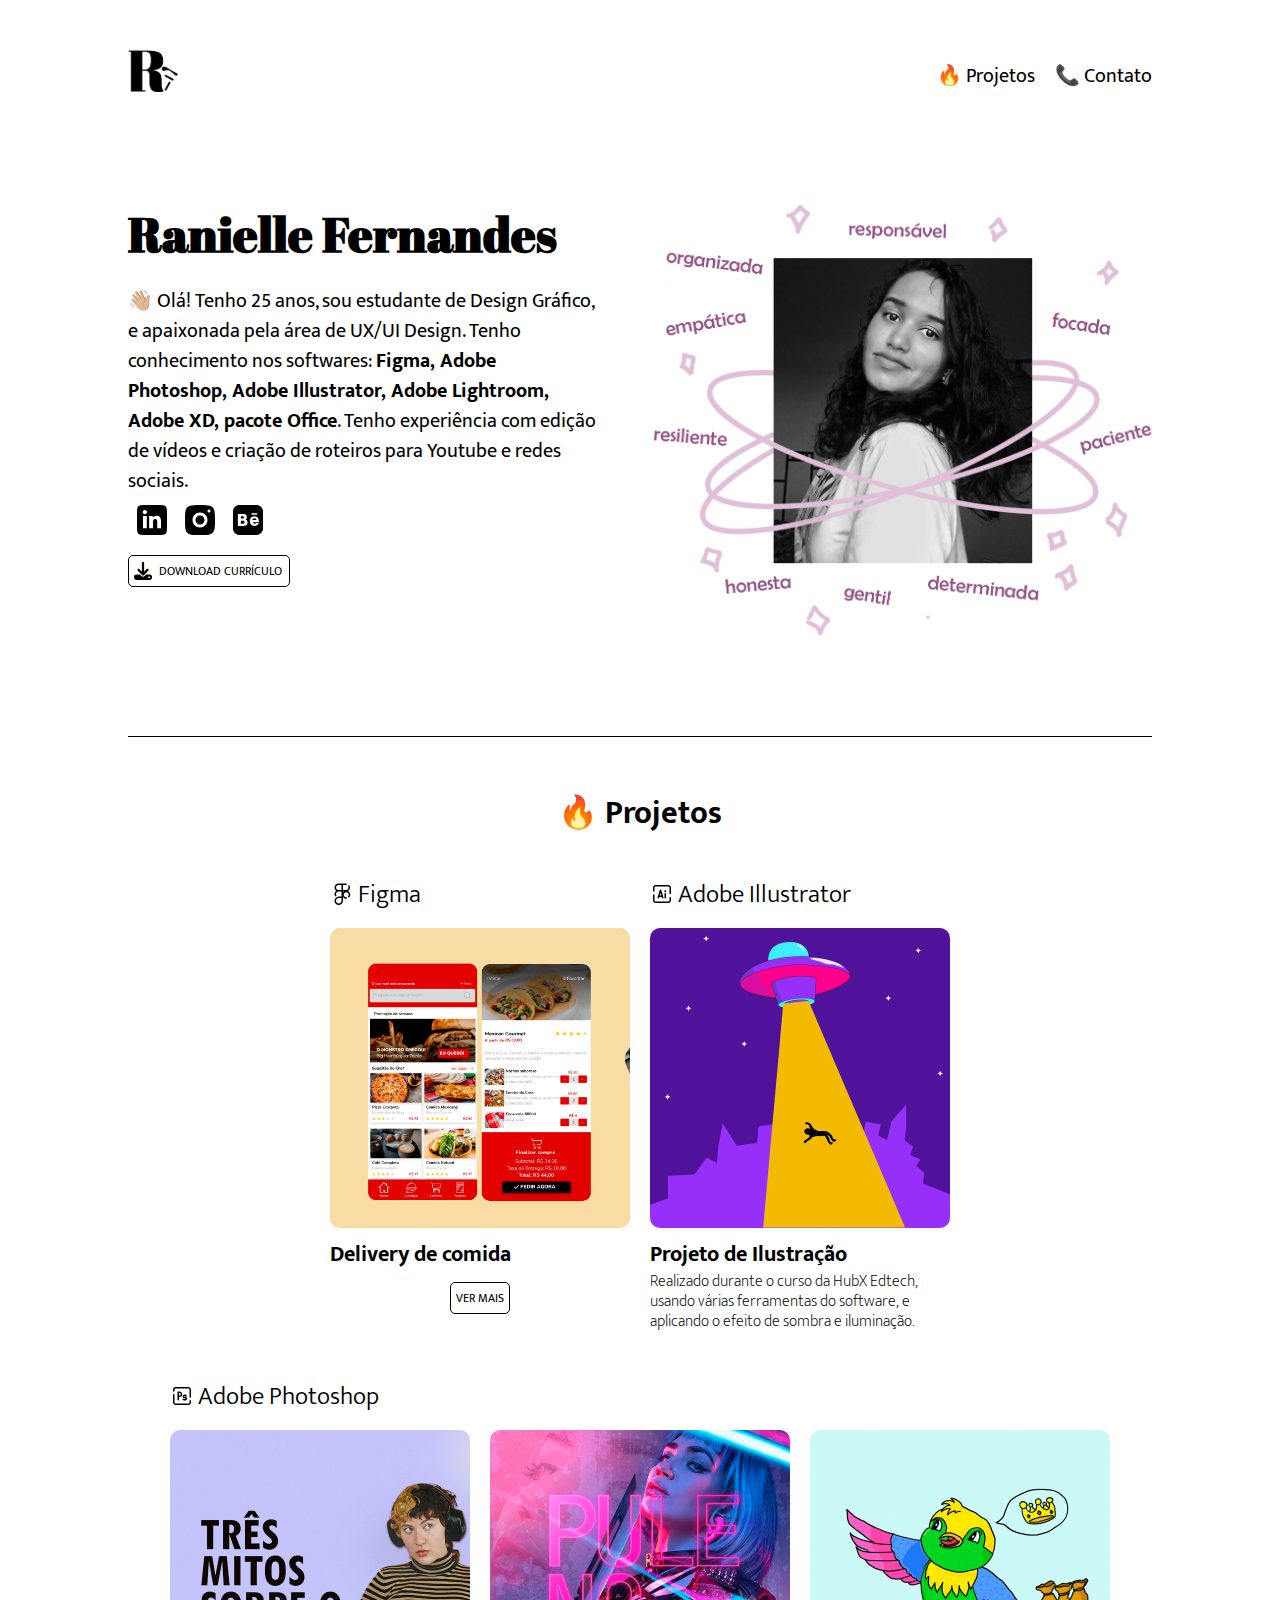
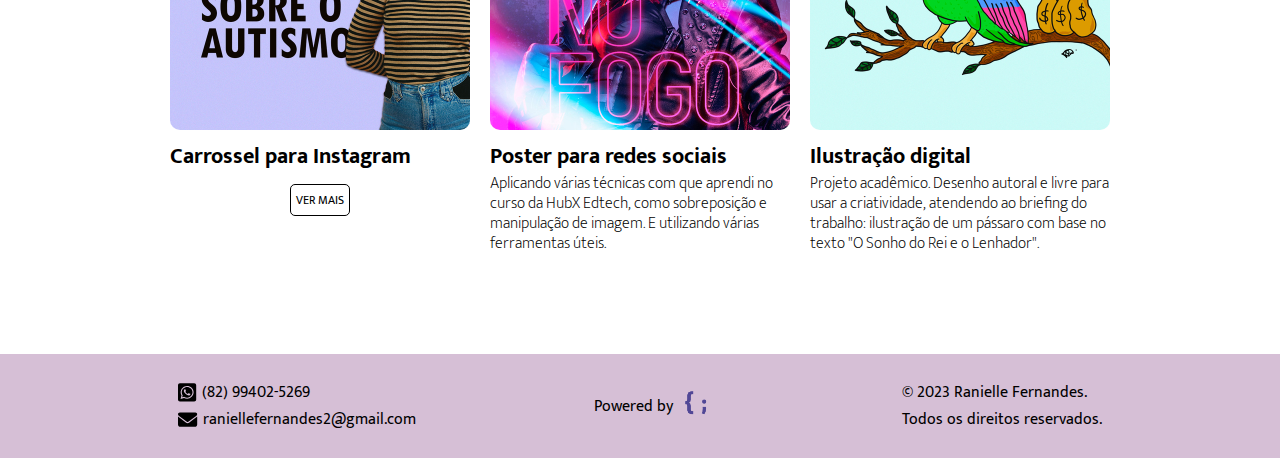
==== index.html @ a6b59136 "criados paginas para alguns projetos" ====
<!DOCTYPE html>
<html lang="pt-br">

<head>
    <meta charset="UTF-8">
    <meta name="viewport" content="width=device-width, initial-scale=1.0">

    <link rel="preconnect" href="https://fonts.googleapis.com">
    <link rel="preconnect" href="https://fonts.gstatic.com" crossorigin>
    <link href="https://fonts.googleapis.com/css2?family=Abril+Fatface&family=Mukta:wght@200;300;500&display=swap"
        rel="stylesheet">
    <link rel="stylesheet" href="./src/css/style.css">

    <title>Ranielle Fernandes</title>
</head>

<body>
    <div class="container">
        <header>
            <nav class="navigation">
                <a href="./index.html">
                    <img src="./src/assets/logo.png" alt="">
                </a>
                <ul>
                    <li>
                        <a href="#projects">
                            🔥 Projetos
                        </a>
                    </li>
                    <li>
                        <a href="#contact">
                            📞 Contato
                        </a>
                    </li>
                </ul>
            </nav>
        </header>
        <main>
            <section class="hero">
                <div class="about">
                    <h1>Ranielle Fernandes</h1>
                    <p>
                        👋🏼 Olá! Tenho 25 anos, sou estudante de Design Gráfico, e apaixonada pela área de UX/UI
                        Design.
                        Tenho conhecimento nos softwares: <strong>Figma, Adobe Photoshop, Adobe Illustrator, Adobe
                            Lightroom,
                            Adobe XD, pacote Office</strong>. Tenho experiência com edição de vídeos e criação de
                        roteiros para
                        Youtube e redes sociais.
                    </p>
                    <ul class="social">
                        <li>
                            <a href="https://www.linkedin.com/in/ranielle-fernandes-558378174/" target="_blank">
                                <svg xmlns="http://www.w3.org/2000/svg" x="0px" y="0px" width="48" height="48"
                                    viewBox="0 0 64 64">
                                    <path
                                        d="M40.227,12C51.145,12,52,12.854,52,23.773v16.453C52,51.145,51.145,52,40.227,52H23.773C12.855,52,12,51.145,12,40.227	V23.773C12,12.854,12.855,12,23.773,12H40.227z M25.029,43V26.728h-5.057V43H25.029z M22.501,24.401	c1.625,0,2.947-1.322,2.947-2.949c0-1.625-1.322-2.947-2.947-2.947c-1.629,0-2.949,1.32-2.949,2.947S20.87,24.401,22.501,24.401z M44,43v-8.925c0-4.382-0.946-7.752-6.067-7.752c-2.46,0-4.109,1.349-4.785,2.628H33.08v-2.223h-4.851V43h5.054v-8.05	c0-2.122,0.405-4.178,3.036-4.178c2.594,0,2.628,2.427,2.628,4.315V43H44z">
                                    </path>
                                </svg>
                            </a>
                        </li>
                        <li>
                            <a href="https://www.instagram.com/raniellefernandes_/" target="_blank">
                                <svg xmlns="http://www.w3.org/2000/svg" x="0px" y="0px" width="48" height="48"
                                    viewBox="0 0 64 64">
                                    <path
                                        d="M 31.820312 12 C 13.438312 12 12 13.439312 12 31.820312 L 12 32.179688 C 12 50.560688 13.438313 52 31.820312 52 L 32.179688 52 C 50.561688 52 52 50.560688 52 32.179688 L 52 32 C 52 13.452 50.548 12 32 12 L 31.820312 12 z M 43.994141 18 C 45.099141 17.997 45.997 18.889141 46 19.994141 C 46.003 21.099141 45.110859 21.997 44.005859 22 C 42.900859 22.003 42.003 21.110859 42 20.005859 C 41.997 18.900859 42.889141 18.003 43.994141 18 z M 31.976562 22 C 37.498562 21.987 41.987 26.454563 42 31.976562 C 42.013 37.498562 37.545437 41.987 32.023438 42 C 26.501437 42.013 22.013 37.545437 22 32.023438 C 21.987 26.501437 26.454563 22.013 31.976562 22 z M 31.986328 26 C 28.672328 26.008 25.992 28.701625 26 32.015625 C 26.008 35.328625 28.700672 38.008 32.013672 38 C 35.327672 37.992 38.008 35.299328 38 31.986328 C 37.992 28.672328 35.299328 25.992 31.986328 26 z">
                                    </path>
                                </svg>
                            </a>
                        </li>
                        <li>
                            <a href="https://www.behance.net/a00a7235" target="_blank">
                                <svg xmlns="http://www.w3.org/2000/svg" x="0px" y="0px" width="48" height="48"
                                    viewBox="0 0 64 64">
                                    <path fill="#060000" fill-rule="evenodd"
                                        d="M25.418,33c0.636,0,2.037,0.245,2.037,2.065	c0,1.818-1.783,1.916-2.037,1.916h-2.93V33H25.418z"
                                        clip-rule="evenodd"></path>
                                    <path fill="#060000" fill-rule="evenodd"
                                        d="M26.654,28.434c0,1.339-1.19,1.565-1.547,1.565h-2.619v-3h2.381	C25.106,26.999,26.654,27.094,26.654,28.434z"
                                        clip-rule="evenodd"></path>
                                    <path fill="#060000" fill-rule="evenodd"
                                        d="M40.573,29.6c0.925,0.016,1.437,0.232,1.859,0.619	c0.423,0.387,0.676,1.006,0.761,1.781h-5.408C37.75,30.75,39.246,29.577,40.573,29.6z"
                                        clip-rule="evenodd"></path>
                                    <path fill="#060000" fill-rule="evenodd"
                                        d="M43.442,12C48.168,12,52,15.832,52,20.558v22.883	C52,48.168,48.168,52,43.442,52H20.558C15.832,52,12,48.168,12,43.442V20.558C12,15.832,15.832,12,20.558,12H43.442z M37.487,22.999	c-0.553,0-1,0.448-1,1s0.447,1,1,1h6c0.553,0,1-0.448,1-1s-0.447-1-1-1H37.487z M26.098,40c0.634-0.001,5.39-0.19,5.39-4.574	c0-2.829-1.744-3.755-2.695-4.081c0.633-0.326,1.695-1.148,1.695-3.346c0-4.134-3.915-4-4.707-4h-7.293V40H26.098z M46.488,34.999	c0.125-3.5-0.625-8-6-8c-1.521,0-6,0.693-6,6.5c0,5.373,4.141,6.5,6.169,6.5c3.075,0,5.104-2.131,5.667-3.999h-3.182	c-0.454,0.493-1.151,0.981-2.141,0.981c-2,0-2.512-1.982-2.512-1.982h5.321c0,0,0,0.001,0,0.001h2.68	C46.488,35,46.488,34.999,46.488,34.999z"
                                        clip-rule="evenodd"></path>
                                </svg>
                            </a>
                        </li>
                    </ul>
                    <a class="btn curriculum" href="./src/assets/curriculo-ranielle-fernandes.pdf" target="_blank">
                        <svg xmlns="http://www.w3.org/2000/svg" height="1.5em"
                            viewBox="0 0 512 512"><!--! Font Awesome Free 6.4.0 by @fontawesome - https://fontawesome.com License - https://fontawesome.com/license (Commercial License) Copyright 2023 Fonticons, Inc. -->
                            <style>
                                svg {
                                    fill: #000000
                                }
                            </style>
                            <path
                                d="M288 32c0-17.7-14.3-32-32-32s-32 14.3-32 32V274.7l-73.4-73.4c-12.5-12.5-32.8-12.5-45.3 0s-12.5 32.8 0 45.3l128 128c12.5 12.5 32.8 12.5 45.3 0l128-128c12.5-12.5 12.5-32.8 0-45.3s-32.8-12.5-45.3 0L288 274.7V32zM64 352c-35.3 0-64 28.7-64 64v32c0 35.3 28.7 64 64 64H448c35.3 0 64-28.7 64-64V416c0-35.3-28.7-64-64-64H346.5l-45.3 45.3c-25 25-65.5 25-90.5 0L165.5 352H64zm368 56a24 24 0 1 1 0 48 24 24 0 1 1 0-48z" />
                        </svg>
                        Download Currículo
                    </a>
                </div>
                <img src="./src/assets/image-perfil.png" alt="">
            </section>
            <div class="line"></div>
            <h2 class="section-title">🔥 Projetos</h2>
            <section id="projects">
                <div class="content">
                    <div class="card">
                        <h3>
                            <svg xmlns="http://www.w3.org/2000/svg" x="0px" y="0px" width="24" height="48"
                                viewBox="0 0 48 48">
                                <path
                                    d="M 17 3 C 12.599415 3 9 6.599415 9 11 C 9 13.744345 10.486365 16.057521 12.607422 17.5 C 10.486365 18.942479 9 21.255655 9 24 C 9 25.473215 9.4029703 26.865361 10.103516 28.054688 A 1.50015 1.50015 0 1 0 12.6875 26.533203 C 12.250045 25.790529 12 24.930785 12 24 C 12 21.220585 14.220585 19 17 19 L 23 19 L 23 29 L 17.5 29 L 17 29 A 1.50015 1.50015 0 0 0 16.103516 29.283203 C 12.112612 29.976713 9 33.317974 9 37.5 C 9 42.176657 12.823343 46 17.5 46 C 22.176657 46 26 42.176657 26 37.5 L 26 30.5 L 26 29.892578 C 27.442479 32.013635 29.755655 33.5 32.5 33.5 A 1.50015 1.50015 0 1 0 32.5 30.5 C 29.720585 30.5 27.5 28.279415 27.5 25.5 C 27.5 22.720585 29.720585 20.5 32.5 20.5 C 35.279415 20.5 37.5 22.720585 37.5 25.5 C 37.5 26.708662 37.079269 27.799549 36.373047 28.662109 A 1.50015 1.50015 0 1 0 38.693359 30.5625 C 39.821138 29.185061 40.5 27.413338 40.5 25.5 C 40.5 22.159425 38.418465 19.300522 35.494141 18.107422 C 38.13333 16.796439 40 14.133067 40 11 C 40 9.6054095 39.639139 8.2825365 39.005859 7.1367188 A 1.50015 1.50015 0 1 0 36.380859 8.5878906 C 36.775579 9.3020729 37 10.118591 37 11 C 37 13.779415 34.779415 16 32 16 L 26 16 L 26 6 L 32 6 A 1.50015 1.50015 0 1 0 32 3 L 24.5 3 L 17 3 z M 17 6 L 23 6 L 23 16 L 17 16 C 14.220585 16 12 13.779415 12 11 C 12 8.220585 14.220585 6 17 6 z M 26 19 L 28.107422 19 C 27.266444 19.571929 26.571929 20.266444 26 21.107422 L 26 19 z M 17.5 32 L 23 32 L 23 37.5 C 23 40.555343 20.555343 43 17.5 43 C 14.444657 43 12 40.555343 12 37.5 C 12 34.444657 14.444657 32 17.5 32 z">
                                </path>
                            </svg>
                            Figma
                        </h3>
                        <img src="./src/assets/project-1.png" alt="">
                        <h4>
                            Delivery de comida
                        </h4>
                        <a class="btn principal" href="/project-1.html">Ver mais</a>
                    </div>
                    <div class="card">
                        <h3>
                            <svg xmlns="http://www.w3.org/2000/svg" x="0px" y="0px" width="24" height="48"
                                viewBox="0 0 48 48">
                                <path
                                    d="M 11.5 6 C 8.4802259 6 6 8.4802259 6 11.5 L 6 18.064453 A 1.50015 1.50015 0 1 0 9 18.064453 L 9 11.5 C 9 10.101774 10.101774 9 11.5 9 L 36.5 9 C 37.898226 9 39 10.101774 39 11.5 L 39 22.830078 A 1.50015 1.50015 0 1 0 42 22.830078 L 42 11.5 C 42 8.4802259 39.519774 6 36.5 6 L 11.5 6 z M 20.96875 15 A 1.50015 1.50015 0 0 0 19.5625 16.068359 L 15.0625 31.068359 A 1.5009065 1.5009065 0 1 0 17.9375 31.931641 L 18.517578 30 L 23.482422 30 L 24.0625 31.931641 A 1.5009065 1.5009065 0 1 0 26.9375 31.068359 L 22.4375 16.068359 A 1.50015 1.50015 0 0 0 20.96875 15 z M 30.5 16.5 A 2 2 0 0 0 30.5 20.5 A 2 2 0 0 0 30.5 16.5 z M 21 21.722656 L 22.582031 27 L 19.417969 27 L 21 21.722656 z M 30.476562 21.978516 A 1.50015 1.50015 0 0 0 29 23.5 L 29 31.5 A 1.50015 1.50015 0 1 0 32 31.5 L 32 23.5 A 1.50015 1.50015 0 0 0 30.476562 21.978516 z M 7.4765625 24.478516 A 1.50015 1.50015 0 0 0 6 26 L 6 36.5 C 6 39.519774 8.4802259 42 11.5 42 L 36.5 42 C 39.519774 42 42 39.519774 42 36.5 L 42 31.5 A 1.50015 1.50015 0 1 0 39 31.5 L 39 36.5 C 39 37.898226 37.898226 39 36.5 39 L 11.5 39 C 10.101774 39 9 37.898226 9 36.5 L 9 26 A 1.50015 1.50015 0 0 0 7.4765625 24.478516 z">
                                </path>
                            </svg>
                            Adobe Illustrator
                        </h3>
                        <img src="./src/assets/project-2.jpg" alt="">
                        <h4>
                            Projeto de Ilustração
                        </h4>
                        <p>
                            Realizado durante o curso da HubX Edtech, usando várias ferramentas do software, e aplicando
                            o efeito de sombra e iluminação.
                        </p>
                    </div>
                </div>
                <div class="content photoshop">
                    <div class="card">
                        <h3>
                            <svg xmlns="http://www.w3.org/2000/svg" x="0px" y="0px" width="24" height="48"
                                viewBox="0 0 48 48">
                                <path
                                    d="M 11.5 6 C 8.4802259 6 6 8.4802259 6 11.5 L 6 14.064453 A 1.50015 1.50015 0 1 0 9 14.064453 L 9 11.5 C 9 10.101774 10.101774 9 11.5 9 L 36.5 9 C 37.898226 9 39 10.101774 39 11.5 L 39 26.064453 A 1.50015 1.50015 0 1 0 42 26.064453 L 42 11.5 C 42 8.4802259 39.519774 6 36.5 6 L 11.5 6 z M 16.5 15 A 1.50015 1.50015 0 0 0 15 16.5 L 15 31.5 A 1.50015 1.50015 0 1 0 18 31.5 L 18 26 L 19 26 C 22.019774 26 24.5 23.519774 24.5 20.5 C 24.5 17.480226 22.019774 15 19 15 L 16.5 15 z M 18 18 L 19 18 C 20.398226 18 21.5 19.101774 21.5 20.5 C 21.5 21.898226 20.398226 23 19 23 L 18 23 L 18 18 z M 7.4765625 20.117188 A 1.50015 1.50015 0 0 0 6 21.638672 L 6 36.5 C 6 39.519774 8.4802259 42 11.5 42 L 36.5 42 C 39.519774 42 42 39.519774 42 36.5 L 42 33.382812 A 1.50015 1.50015 0 1 0 39 33.382812 L 39 36.5 C 39 37.898226 37.898226 39 36.5 39 L 11.5 39 C 10.101774 39 9 37.898226 9 36.5 L 9 21.638672 A 1.50015 1.50015 0 0 0 7.4765625 20.117188 z M 29.050781 21 C 26.997644 21 25.300781 22.696863 25.300781 24.75 C 25.300781 26.803137 26.997644 28.5 29.050781 28.5 L 30.25 28.5 C 30.682863 28.5 31 28.817137 31 29.25 C 31 29.682863 30.682863 30 30.25 30 L 28.099609 30 C 27.965151 30 27.859195 29.95371 27.769531 29.875 C 27.751901 29.85954 27.734366 29.844018 27.722656 29.830078 A 1.50015 1.50015 0 1 0 25.425781 31.757812 C 25.540068 31.893868 25.662647 32.018317 25.791016 32.130859 C 26.405347 32.670147 27.222068 33 28.099609 33 L 30.25 33 C 32.303137 33 34 31.303137 34 29.25 C 34 27.196863 32.303137 25.5 30.25 25.5 L 29.050781 25.5 C 28.617918 25.5 28.300781 25.182863 28.300781 24.75 C 28.300781 24.317137 28.617918 24 29.050781 24 L 30.400391 24 C 30.627365 24 30.797197 24.136679 30.867188 24.320312 A 1.50015 1.50015 0 1 0 33.669922 23.251953 C 33.165912 21.929587 31.879416 21 30.400391 21 L 29.050781 21 z">
                                </path>
                            </svg>
                            Adobe Photoshop
                        </h3>
                        <img src="./src/assets/project-3.jpg" alt="">
                        <h4>
                            Carrossel para Instagram
                        </h4>
                        <a class="btn principal" href="/project-2.html">Ver mais</a>
                    </div>
                    <div class="card">
                        <img src="./src/assets/project-4.jpg" alt="">
                        <h4>
                            Poster para redes sociais
                        </h4>
                        <p>Aplicando várias técnicas com que aprendi no curso da HubX Edtech, como sobreposição e
                            manipulação de imagem. E utilizando várias ferramentas úteis.</p>
                    </div>
                    <div class="card">
                        <img src="./src/assets/project-5.jpg" alt="">
                        <h4>
                            Ilustração digital
                        </h4>
                        <p>
                            Projeto acadêmico. Desenho autoral e livre para usar a criatividade, atendendo ao briefing
                            do trabalho: ilustração de um pássaro com base no texto "O Sonho do Rei e o Lenhador".
                        </p>
                    </div>
                </div>
                <!-- <div class="content">
                    <div class="card">
                    </div>
                    <div class="card">
                    </div>
                </div> -->
            </section>
        </main>
    </div>
    <footer>
        <div id="contact">
            <div class="contact-content">
                <svg xmlns="http://www.w3.org/2000/svg" height="1.3em"
                    viewBox="0 0 448 512"><!--! Font Awesome Free 6.4.0 by @fontawesome - https://fontawesome.com License - https://fontawesome.com/license (Commercial License) Copyright 2023 Fonticons, Inc. -->
                    <style>
                        svg {
                            fill: #000000
                        }
                    </style>
                    <path
                        d="M224 122.8c-72.7 0-131.8 59.1-131.9 131.8 0 24.9 7 49.2 20.2 70.1l3.1 5-13.3 48.6 49.9-13.1 4.8 2.9c20.2 12 43.4 18.4 67.1 18.4h.1c72.6 0 133.3-59.1 133.3-131.8 0-35.2-15.2-68.3-40.1-93.2-25-25-58-38.7-93.2-38.7zm77.5 188.4c-3.3 9.3-19.1 17.7-26.7 18.8-12.6 1.9-22.4.9-47.5-9.9-39.7-17.2-65.7-57.2-67.7-59.8-2-2.6-16.2-21.5-16.2-41s10.2-29.1 13.9-33.1c3.6-4 7.9-5 10.6-5 2.6 0 5.3 0 7.6.1 2.4.1 5.7-.9 8.9 6.8 3.3 7.9 11.2 27.4 12.2 29.4s1.7 4.3.3 6.9c-7.6 15.2-15.7 14.6-11.6 21.6 15.3 26.3 30.6 35.4 53.9 47.1 4 2 6.3 1.7 8.6-1 2.3-2.6 9.9-11.6 12.5-15.5 2.6-4 5.3-3.3 8.9-2 3.6 1.3 23.1 10.9 27.1 12.9s6.6 3 7.6 4.6c.9 1.9.9 9.9-2.4 19.1zM400 32H48C21.5 32 0 53.5 0 80v352c0 26.5 21.5 48 48 48h352c26.5 0 48-21.5 48-48V80c0-26.5-21.5-48-48-48zM223.9 413.2c-26.6 0-52.7-6.7-75.8-19.3L64 416l22.5-82.2c-13.9-24-21.2-51.3-21.2-79.3C65.4 167.1 136.5 96 223.9 96c42.4 0 82.2 16.5 112.2 46.5 29.9 30 47.9 69.8 47.9 112.2 0 87.4-72.7 158.5-160.1 158.5z" />
                </svg>
                <p>
                    (82) 99402-5269
                </p>
            </div>
            <div class="contact-content">
                <svg xmlns="http://www.w3.org/2000/svg" height="1.2em"
                    viewBox="0 0 512 512"><!--! Font Awesome Free 6.4.0 by @fontawesome - https://fontawesome.com License - https://fontawesome.com/license (Commercial License) Copyright 2023 Fonticons, Inc. -->
                    <style>
                        svg {
                            fill: #000000
                        }
                    </style>
                    <path
                        d="M48 64C21.5 64 0 85.5 0 112c0 15.1 7.1 29.3 19.2 38.4L236.8 313.6c11.4 8.5 27 8.5 38.4 0L492.8 150.4c12.1-9.1 19.2-23.3 19.2-38.4c0-26.5-21.5-48-48-48H48zM0 176V384c0 35.3 28.7 64 64 64H448c35.3 0 64-28.7 64-64V176L294.4 339.2c-22.8 17.1-54 17.1-76.8 0L0 176z" />
                </svg>
                <p>
                    raniellefernandes2@gmail.com
                </p>
            </div>
        </div>
        <div class="powered-by">
            <p>Powered by</p>
            <a href="https://jonatha-fernandes.vercel.app/" target="_blank">
                <img src="./src/assets/logo-2.png" alt="">
            </a>
        </div>
        <p>
            &copy; 2023 Ranielle Fernandes.
            <br>
            Todos os direitos reservados.
        </p>
    </footer>
</body>

</html>
---- src/css/style.css ----
* {
    margin: 0;
    padding: 0;
    box-sizing: border-box;
}

html {
    scroll-behavior: smooth;
}

body {
    font-family: 'Mukta', sans-serif;
}

a {
    color: #000;
    text-decoration: none;
}

.line {
    background-color: #000;

    height: 1px;
}

.container {
    margin: 50px 10vw 50px 10vw;
}

ul {
    display: flex;
    gap: 20px;

    list-style: none;
    font-size: 1.25rem;
}

header .navigation {
    display: flex;
    justify-content: space-between;
    align-items: center;
    margin-bottom: 100px;
}

header img {
    width: 50px;
}

main .hero {
    display: flex;
    justify-content: center;
    margin-bottom: 100px;
}

main .about h1 {
    font-size: 3rem;
    font-family: 'Abril Fatface';

    margin-bottom: 20px;
}

main .about p {
    line-height: 30px;
    font-size: 1.25rem;

    width: 90%;
}

.social {
    display: flex;
    gap: 0;
}

.social svg {
    cursor: pointer;

    transition: 100ms;
}

.social svg:hover {
    /* -webkit-transform: scale(1.1);
    transform: scale(1.1); */
    background-color: #c2c2c2;
}

.btn {
    display: flex;
    align-items: center;
    gap: 7px;
    padding: 5px;
    width: 20.3%;
    background: none;
    border: 1px solid #000;
    border-radius: 5px;
    cursor: pointer;
    font-family: 'Mukta', sans-serif;
    font-size: 0.75rem;
    text-transform: uppercase;
    transition: 100ms;
}

.curriculum {
    width: 10.1rem;
}

.principal {
    margin: 10px auto 38px auto;
}

.btn:hover {
    background-color: #c2c2c2;
}

main .hero img {
    border-radius: 5px;

    width: 500px;
}

.section-title {
    font-size: 2rem;
    text-align: center;

    margin-top: 50px;
}

#projects {
    display: flex;
    flex-direction: column;
    align-items: center;
    gap: 20px;
    margin-top: 30px;
}

#projects .content {
    display: flex;
    justify-content: center;
    flex-wrap: wrap;
    gap: 20px;
}

.photoshop {
    align-items: end;
}

#projects .card {
    width: 300px;
}

#projects .card h3 {
    display: flex;
    align-items: center;
    gap: 4px;

    font-size: 1.55rem;
    font-weight: 300;

    margin-bottom: 10px;
}

#projects .card img {
    border-radius: 10px;

    width: 300px;
}

#projects .card h4 {
    font-size: 1.35rem;
}

#projects .card p {
    font-weight: 200;
    line-height: 20px;
}

footer {
    background-color: #D6BFD6;

    display: flex;
    justify-content: space-evenly;
    align-items: center;
    margin-top: 100px;
    padding: 20px 0;
}

.contact-content {
    display: flex;
    align-items: center;
    gap: 5px;
}

.powered-by {
    display: flex;
    align-items: center;
}

.powered-by img {
    width: 50px;
}

/* Project */

.project {
    display: flex;
    flex-direction: column;
    align-items: center;
    gap: 8px;
}

.project .title {
    text-align: center;

    width: 50%;
}

.project .title h2 {
    font-size: 2rem;
}

.project .title p {
    font-size: 1.25rem;
    font-weight: 300;
}

.tags {
    display: flex;
    gap: 5px;
}

.tags span {
    border: 1px solid #c9a5c9;
    border-radius: 20px;
    color: #c9a5c9;
    font-size: 0.85rem;

    padding: 5px;
}

.project .images {
    display: flex;
    justify-content: center;
    flex-wrap: wrap;
    gap: 20px;
    margin-top: 30px;
}

.project .images img {
    border-radius: 10px;

    width: 500px;
}

#border-details {
    border: 1px solid #000;
}

@media(max-width: 1215px) {
    main .hero {
        flex-direction: column;
        align-items: center;
    }

    main .about p {
        width: 100%;
    }
}

@media (max-width: 885px) {
    main .hero {
        gap: 20px;
    }

    main .hero img {
        width: 450px;
    }
}

@media (max-width: 774px) {
    footer {
        flex-direction: column;
        text-align: center;
    }

    .project .images img {
        width: 430px;
    }

    .principal {
        margin-bottom: 0;
    }
}

@media (max-width: 470px) {
    header .navigation {
        flex-direction: column;
        align-items: center;
        gap: 20px;
    }

    main .hero img {
        width: 90vw;
    }

    .project .images img {
        width: 290px;
    }

    .project .title {
        width: 90%;
    }
}
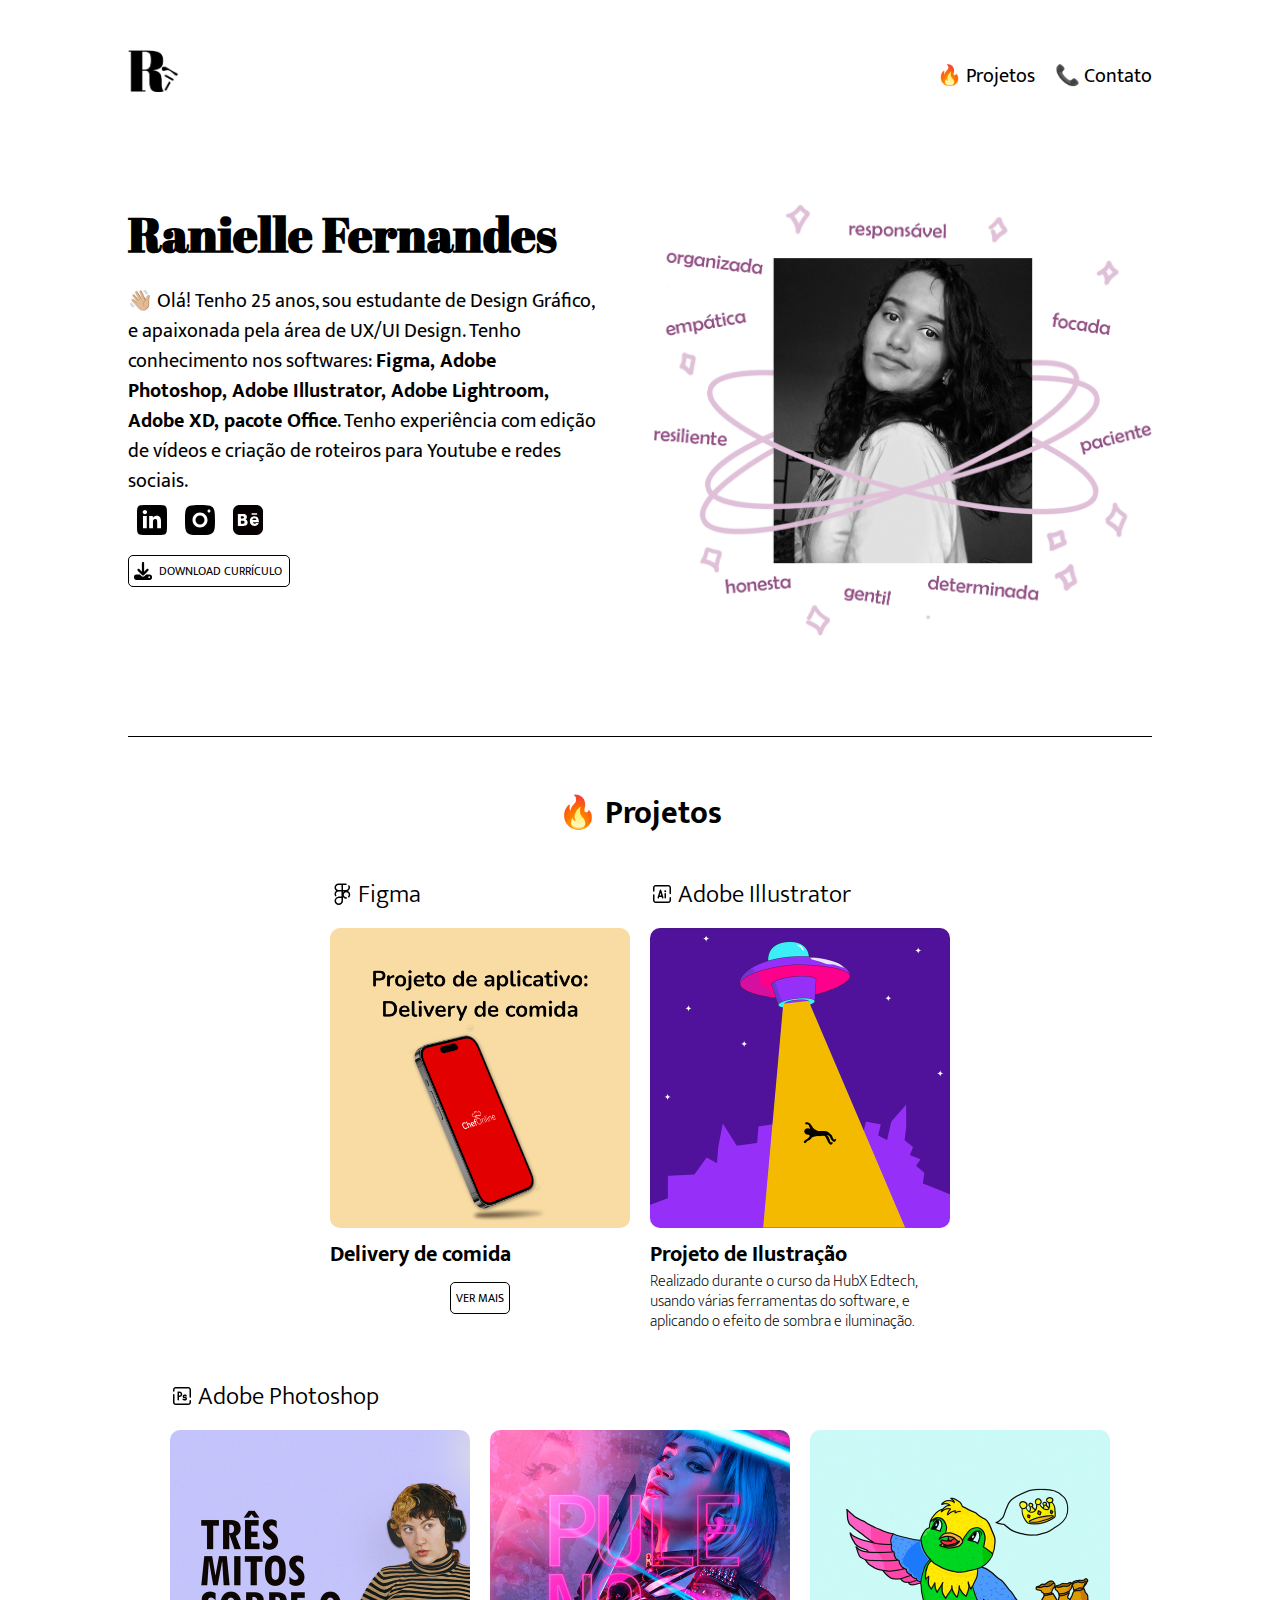
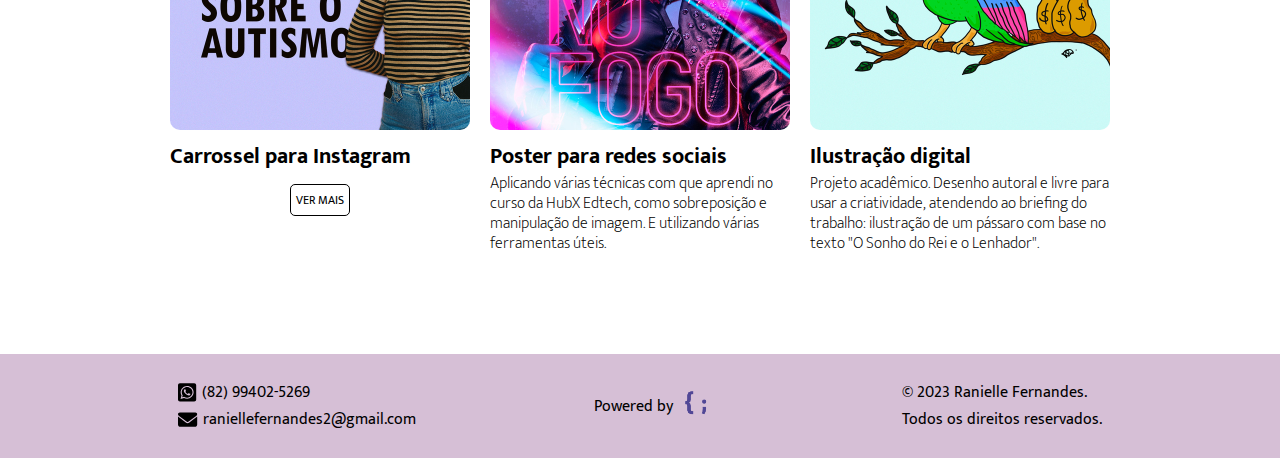
==== commit 00afcc14: "mudança na imagem de um dos projetos" ====
--- a/index.html
+++ b/index.html
@@ -119,7 +119,7 @@
                             </svg>
                             Figma
                         </h3>
-                        <img src="./src/assets/project-1.png" alt="">
+                        <img src="./src/assets/project-1-1.png" alt="">
                         <h4>
                             Delivery de comida
                         </h4>
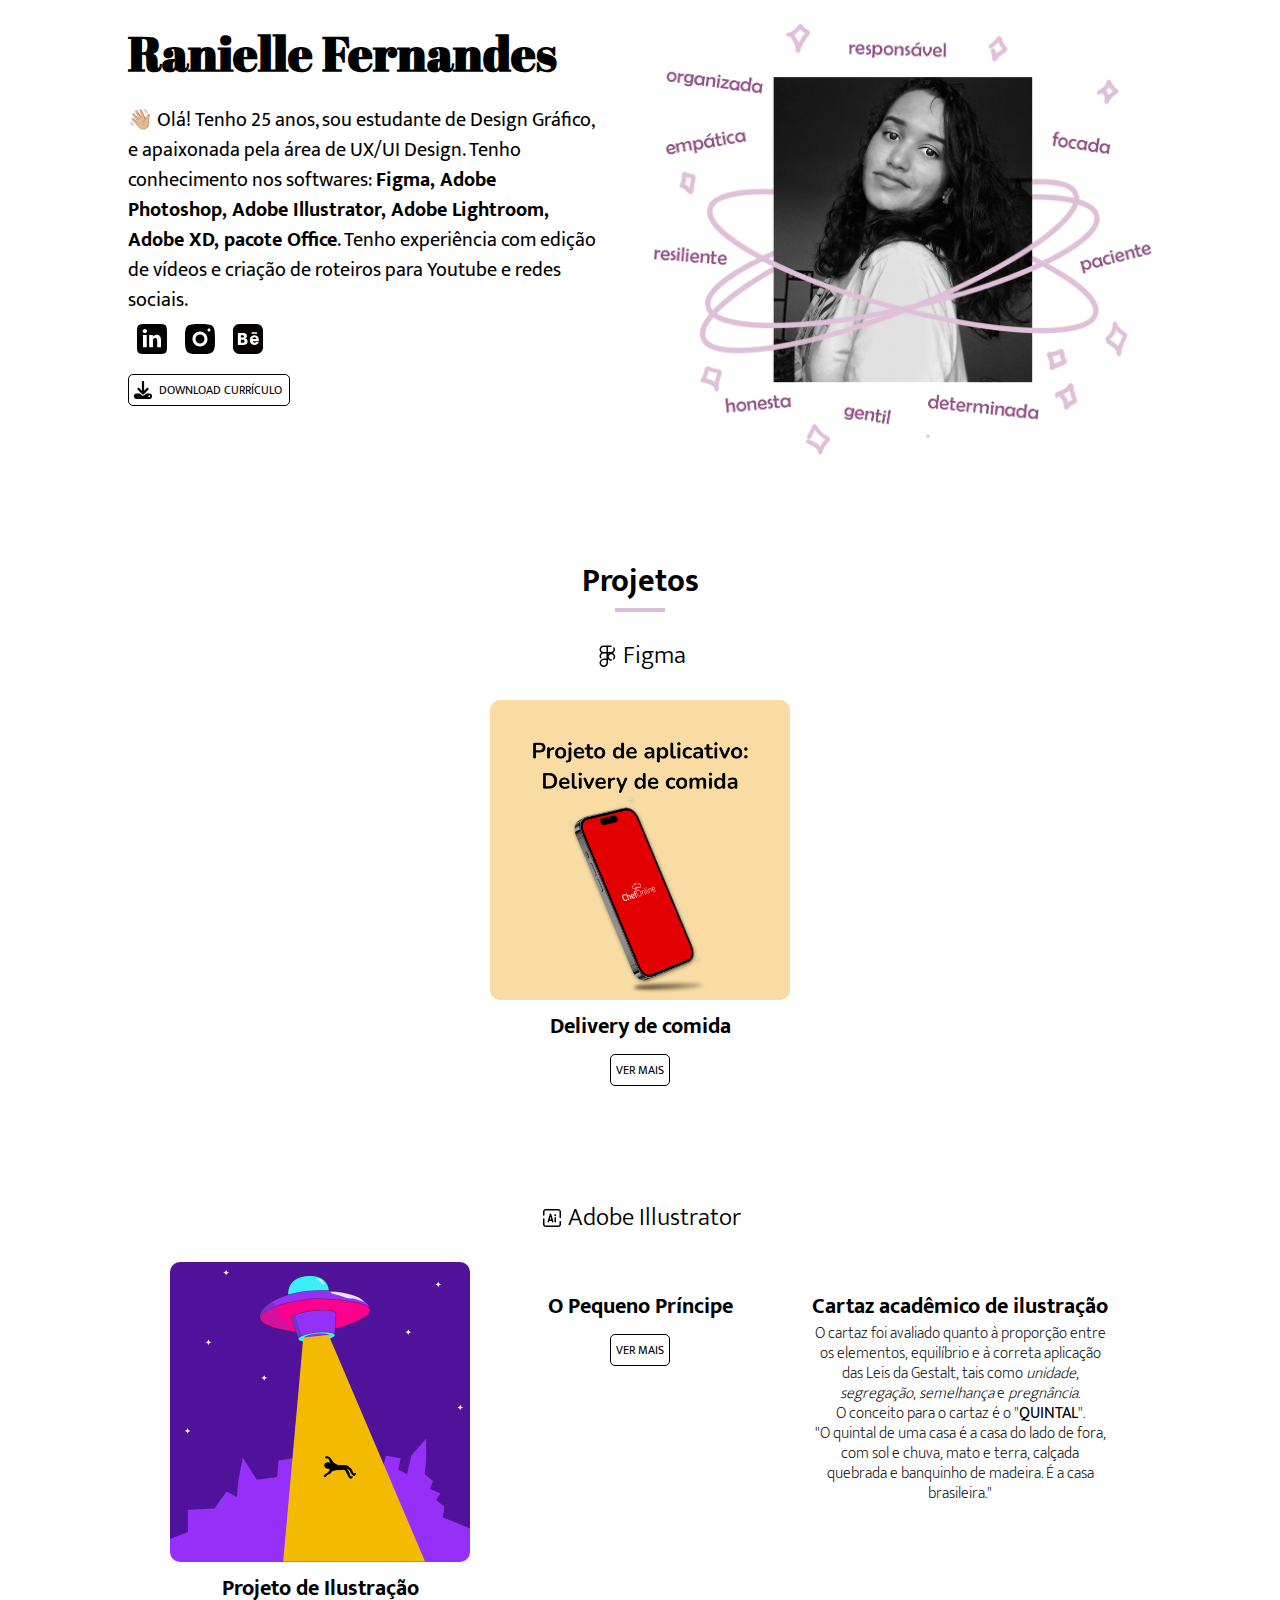
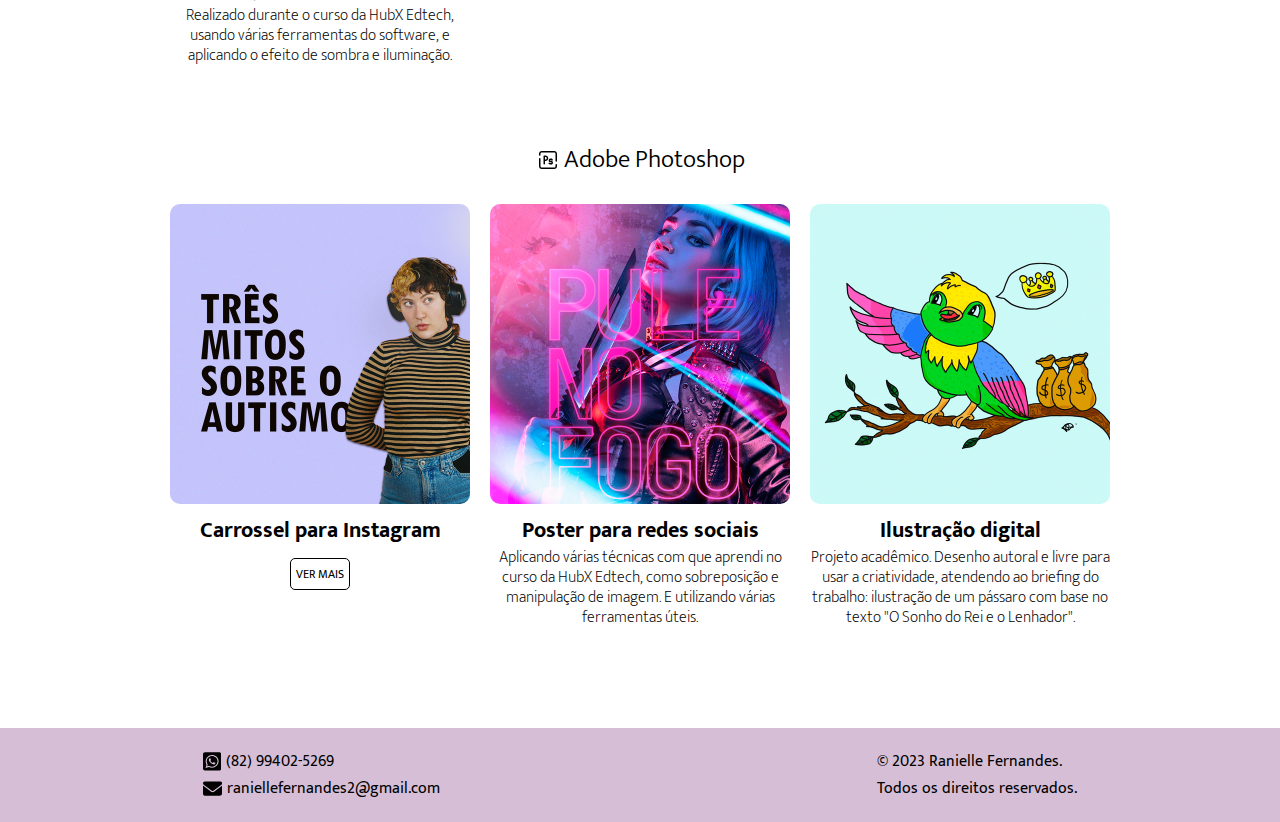
==== commit d93349e3: "remove header" ====
--- a/index.html
+++ b/index.html
@@ -10,13 +10,14 @@
     <link href="https://fonts.googleapis.com/css2?family=Abril+Fatface&family=Mukta:wght@200;300;500&display=swap"
         rel="stylesheet">
     <link rel="stylesheet" href="./src/css/style.css">
+    <script src="https://unpkg.com/@phosphor-icons/web"></script>
 
     <title>Ranielle Fernandes</title>
 </head>
 
 <body>
     <div class="container">
-        <header>
+        <!-- <header>
             <nav class="navigation">
                 <a href="./index.html">
                     <img src="./src/assets/logo.png" alt="">
@@ -34,7 +35,7 @@
                     </li>
                 </ul>
             </nav>
-        </header>
+        </header> -->
         <main>
             <section class="hero">
                 <div class="about">
@@ -105,36 +106,39 @@
                 </div>
                 <img src="./src/assets/image-perfil.png" alt="">
             </section>
+            <!-- <div class="line"></div> -->
+            <i class="ph-fill ph-caret-circle-double-down arrow"></i>
+            <h2 class="section-title">Projetos</h2>
+            <section id="projects">
             <div class="line"></div>
-            <h2 class="section-title">🔥 Projetos</h2>
-            <section id="projects">
+                <h3>
+                    <svg xmlns="http://www.w3.org/2000/svg" x="0px" y="0px" width="24" height="48"
+                        viewBox="0 0 48 48">
+                        <path
+                            d="M 17 3 C 12.599415 3 9 6.599415 9 11 C 9 13.744345 10.486365 16.057521 12.607422 17.5 C 10.486365 18.942479 9 21.255655 9 24 C 9 25.473215 9.4029703 26.865361 10.103516 28.054688 A 1.50015 1.50015 0 1 0 12.6875 26.533203 C 12.250045 25.790529 12 24.930785 12 24 C 12 21.220585 14.220585 19 17 19 L 23 19 L 23 29 L 17.5 29 L 17 29 A 1.50015 1.50015 0 0 0 16.103516 29.283203 C 12.112612 29.976713 9 33.317974 9 37.5 C 9 42.176657 12.823343 46 17.5 46 C 22.176657 46 26 42.176657 26 37.5 L 26 30.5 L 26 29.892578 C 27.442479 32.013635 29.755655 33.5 32.5 33.5 A 1.50015 1.50015 0 1 0 32.5 30.5 C 29.720585 30.5 27.5 28.279415 27.5 25.5 C 27.5 22.720585 29.720585 20.5 32.5 20.5 C 35.279415 20.5 37.5 22.720585 37.5 25.5 C 37.5 26.708662 37.079269 27.799549 36.373047 28.662109 A 1.50015 1.50015 0 1 0 38.693359 30.5625 C 39.821138 29.185061 40.5 27.413338 40.5 25.5 C 40.5 22.159425 38.418465 19.300522 35.494141 18.107422 C 38.13333 16.796439 40 14.133067 40 11 C 40 9.6054095 39.639139 8.2825365 39.005859 7.1367188 A 1.50015 1.50015 0 1 0 36.380859 8.5878906 C 36.775579 9.3020729 37 10.118591 37 11 C 37 13.779415 34.779415 16 32 16 L 26 16 L 26 6 L 32 6 A 1.50015 1.50015 0 1 0 32 3 L 24.5 3 L 17 3 z M 17 6 L 23 6 L 23 16 L 17 16 C 14.220585 16 12 13.779415 12 11 C 12 8.220585 14.220585 6 17 6 z M 26 19 L 28.107422 19 C 27.266444 19.571929 26.571929 20.266444 26 21.107422 L 26 19 z M 17.5 32 L 23 32 L 23 37.5 C 23 40.555343 20.555343 43 17.5 43 C 14.444657 43 12 40.555343 12 37.5 C 12 34.444657 14.444657 32 17.5 32 z">
+                        </path>
+                    </svg>
+                    Figma
+                </h3>
                 <div class="content">
                     <div class="card">
-                        <h3>
-                            <svg xmlns="http://www.w3.org/2000/svg" x="0px" y="0px" width="24" height="48"
-                                viewBox="0 0 48 48">
-                                <path
-                                    d="M 17 3 C 12.599415 3 9 6.599415 9 11 C 9 13.744345 10.486365 16.057521 12.607422 17.5 C 10.486365 18.942479 9 21.255655 9 24 C 9 25.473215 9.4029703 26.865361 10.103516 28.054688 A 1.50015 1.50015 0 1 0 12.6875 26.533203 C 12.250045 25.790529 12 24.930785 12 24 C 12 21.220585 14.220585 19 17 19 L 23 19 L 23 29 L 17.5 29 L 17 29 A 1.50015 1.50015 0 0 0 16.103516 29.283203 C 12.112612 29.976713 9 33.317974 9 37.5 C 9 42.176657 12.823343 46 17.5 46 C 22.176657 46 26 42.176657 26 37.5 L 26 30.5 L 26 29.892578 C 27.442479 32.013635 29.755655 33.5 32.5 33.5 A 1.50015 1.50015 0 1 0 32.5 30.5 C 29.720585 30.5 27.5 28.279415 27.5 25.5 C 27.5 22.720585 29.720585 20.5 32.5 20.5 C 35.279415 20.5 37.5 22.720585 37.5 25.5 C 37.5 26.708662 37.079269 27.799549 36.373047 28.662109 A 1.50015 1.50015 0 1 0 38.693359 30.5625 C 39.821138 29.185061 40.5 27.413338 40.5 25.5 C 40.5 22.159425 38.418465 19.300522 35.494141 18.107422 C 38.13333 16.796439 40 14.133067 40 11 C 40 9.6054095 39.639139 8.2825365 39.005859 7.1367188 A 1.50015 1.50015 0 1 0 36.380859 8.5878906 C 36.775579 9.3020729 37 10.118591 37 11 C 37 13.779415 34.779415 16 32 16 L 26 16 L 26 6 L 32 6 A 1.50015 1.50015 0 1 0 32 3 L 24.5 3 L 17 3 z M 17 6 L 23 6 L 23 16 L 17 16 C 14.220585 16 12 13.779415 12 11 C 12 8.220585 14.220585 6 17 6 z M 26 19 L 28.107422 19 C 27.266444 19.571929 26.571929 20.266444 26 21.107422 L 26 19 z M 17.5 32 L 23 32 L 23 37.5 C 23 40.555343 20.555343 43 17.5 43 C 14.444657 43 12 40.555343 12 37.5 C 12 34.444657 14.444657 32 17.5 32 z">
-                                </path>
-                            </svg>
-                            Figma
-                        </h3>
                         <img src="./src/assets/project-1-1.png" alt="">
                         <h4>
                             Delivery de comida
                         </h4>
-                        <a class="btn principal" href="/project-1.html">Ver mais</a>
-                    </div>
-                    <div class="card">
-                        <h3>
-                            <svg xmlns="http://www.w3.org/2000/svg" x="0px" y="0px" width="24" height="48"
-                                viewBox="0 0 48 48">
-                                <path
-                                    d="M 11.5 6 C 8.4802259 6 6 8.4802259 6 11.5 L 6 18.064453 A 1.50015 1.50015 0 1 0 9 18.064453 L 9 11.5 C 9 10.101774 10.101774 9 11.5 9 L 36.5 9 C 37.898226 9 39 10.101774 39 11.5 L 39 22.830078 A 1.50015 1.50015 0 1 0 42 22.830078 L 42 11.5 C 42 8.4802259 39.519774 6 36.5 6 L 11.5 6 z M 20.96875 15 A 1.50015 1.50015 0 0 0 19.5625 16.068359 L 15.0625 31.068359 A 1.5009065 1.5009065 0 1 0 17.9375 31.931641 L 18.517578 30 L 23.482422 30 L 24.0625 31.931641 A 1.5009065 1.5009065 0 1 0 26.9375 31.068359 L 22.4375 16.068359 A 1.50015 1.50015 0 0 0 20.96875 15 z M 30.5 16.5 A 2 2 0 0 0 30.5 20.5 A 2 2 0 0 0 30.5 16.5 z M 21 21.722656 L 22.582031 27 L 19.417969 27 L 21 21.722656 z M 30.476562 21.978516 A 1.50015 1.50015 0 0 0 29 23.5 L 29 31.5 A 1.50015 1.50015 0 1 0 32 31.5 L 32 23.5 A 1.50015 1.50015 0 0 0 30.476562 21.978516 z M 7.4765625 24.478516 A 1.50015 1.50015 0 0 0 6 26 L 6 36.5 C 6 39.519774 8.4802259 42 11.5 42 L 36.5 42 C 39.519774 42 42 39.519774 42 36.5 L 42 31.5 A 1.50015 1.50015 0 1 0 39 31.5 L 39 36.5 C 39 37.898226 37.898226 39 36.5 39 L 11.5 39 C 10.101774 39 9 37.898226 9 36.5 L 9 26 A 1.50015 1.50015 0 0 0 7.4765625 24.478516 z">
-                                </path>
-                            </svg>
-                            Adobe Illustrator
-                        </h3>
+                        <a class="btn principal" href="/src/pages/project-1.html">Ver mais</a>
+                    </div>
+                </div>
+                <h3>
+                    <svg xmlns="http://www.w3.org/2000/svg" x="0px" y="0px" width="24" height="48" viewBox="0 0 48 48">
+                        <path
+                            d="M 11.5 6 C 8.4802259 6 6 8.4802259 6 11.5 L 6 18.064453 A 1.50015 1.50015 0 1 0 9 18.064453 L 9 11.5 C 9 10.101774 10.101774 9 11.5 9 L 36.5 9 C 37.898226 9 39 10.101774 39 11.5 L 39 22.830078 A 1.50015 1.50015 0 1 0 42 22.830078 L 42 11.5 C 42 8.4802259 39.519774 6 36.5 6 L 11.5 6 z M 20.96875 15 A 1.50015 1.50015 0 0 0 19.5625 16.068359 L 15.0625 31.068359 A 1.5009065 1.5009065 0 1 0 17.9375 31.931641 L 18.517578 30 L 23.482422 30 L 24.0625 31.931641 A 1.5009065 1.5009065 0 1 0 26.9375 31.068359 L 22.4375 16.068359 A 1.50015 1.50015 0 0 0 20.96875 15 z M 30.5 16.5 A 2 2 0 0 0 30.5 20.5 A 2 2 0 0 0 30.5 16.5 z M 21 21.722656 L 22.582031 27 L 19.417969 27 L 21 21.722656 z M 30.476562 21.978516 A 1.50015 1.50015 0 0 0 29 23.5 L 29 31.5 A 1.50015 1.50015 0 1 0 32 31.5 L 32 23.5 A 1.50015 1.50015 0 0 0 30.476562 21.978516 z M 7.4765625 24.478516 A 1.50015 1.50015 0 0 0 6 26 L 6 36.5 C 6 39.519774 8.4802259 42 11.5 42 L 36.5 42 C 39.519774 42 42 39.519774 42 36.5 L 42 31.5 A 1.50015 1.50015 0 1 0 39 31.5 L 39 36.5 C 39 37.898226 37.898226 39 36.5 39 L 11.5 39 C 10.101774 39 9 37.898226 9 36.5 L 9 26 A 1.50015 1.50015 0 0 0 7.4765625 24.478516 z">
+                        </path>
+                    </svg>
+                    Adobe Illustrator
+                </h3>
+                <div class="content illustrator">
+                    <div class="card">
                         <img src="./src/assets/project-2.jpg" alt="">
                         <h4>
                             Projeto de Ilustração
@@ -144,23 +148,43 @@
                             o efeito de sombra e iluminação.
                         </p>
                     </div>
-                </div>
+                    <div class="card">
+                        <img src="./src/assets/project-6.png" alt="">
+                        <h4>
+                            O Pequeno Príncipe
+                        </h4>
+                        <a class="btn principal" href="/src/pages/project-3.html">Ver mais</a>
+                    </div>
+                    <div class="card">
+                        <img src="./src/assets/project-7.jpeg" alt="">
+                        <h4>
+                            Cartaz acadêmico de ilustração
+                        </h4>
+                        <p>
+                            O cartaz foi avaliado quanto à proporção entre os elementos, equilíbrio e à correta aplicação das Leis da Gestalt, tais como <i>unidade</i>, <i>segregação</i>, <i>semelhança</i> e <i>pregnância</i>.
+                            <br>
+                            O conceito para o cartaz é o "<strong>QUINTAL</strong>".
+                            <br>
+                            "O quintal de uma casa é a casa do lado de fora, com sol e chuva, mato e terra, calçada quebrada e banquinho de madeira. É a casa brasileira."
+                        </p>
+                    </div>
+                </div>
+                <h3>
+                    <svg xmlns="http://www.w3.org/2000/svg" x="0px" y="0px" width="24" height="48"
+                        viewBox="0 0 48 48">
+                        <path
+                            d="M 11.5 6 C 8.4802259 6 6 8.4802259 6 11.5 L 6 14.064453 A 1.50015 1.50015 0 1 0 9 14.064453 L 9 11.5 C 9 10.101774 10.101774 9 11.5 9 L 36.5 9 C 37.898226 9 39 10.101774 39 11.5 L 39 26.064453 A 1.50015 1.50015 0 1 0 42 26.064453 L 42 11.5 C 42 8.4802259 39.519774 6 36.5 6 L 11.5 6 z M 16.5 15 A 1.50015 1.50015 0 0 0 15 16.5 L 15 31.5 A 1.50015 1.50015 0 1 0 18 31.5 L 18 26 L 19 26 C 22.019774 26 24.5 23.519774 24.5 20.5 C 24.5 17.480226 22.019774 15 19 15 L 16.5 15 z M 18 18 L 19 18 C 20.398226 18 21.5 19.101774 21.5 20.5 C 21.5 21.898226 20.398226 23 19 23 L 18 23 L 18 18 z M 7.4765625 20.117188 A 1.50015 1.50015 0 0 0 6 21.638672 L 6 36.5 C 6 39.519774 8.4802259 42 11.5 42 L 36.5 42 C 39.519774 42 42 39.519774 42 36.5 L 42 33.382812 A 1.50015 1.50015 0 1 0 39 33.382812 L 39 36.5 C 39 37.898226 37.898226 39 36.5 39 L 11.5 39 C 10.101774 39 9 37.898226 9 36.5 L 9 21.638672 A 1.50015 1.50015 0 0 0 7.4765625 20.117188 z M 29.050781 21 C 26.997644 21 25.300781 22.696863 25.300781 24.75 C 25.300781 26.803137 26.997644 28.5 29.050781 28.5 L 30.25 28.5 C 30.682863 28.5 31 28.817137 31 29.25 C 31 29.682863 30.682863 30 30.25 30 L 28.099609 30 C 27.965151 30 27.859195 29.95371 27.769531 29.875 C 27.751901 29.85954 27.734366 29.844018 27.722656 29.830078 A 1.50015 1.50015 0 1 0 25.425781 31.757812 C 25.540068 31.893868 25.662647 32.018317 25.791016 32.130859 C 26.405347 32.670147 27.222068 33 28.099609 33 L 30.25 33 C 32.303137 33 34 31.303137 34 29.25 C 34 27.196863 32.303137 25.5 30.25 25.5 L 29.050781 25.5 C 28.617918 25.5 28.300781 25.182863 28.300781 24.75 C 28.300781 24.317137 28.617918 24 29.050781 24 L 30.400391 24 C 30.627365 24 30.797197 24.136679 30.867188 24.320312 A 1.50015 1.50015 0 1 0 33.669922 23.251953 C 33.165912 21.929587 31.879416 21 30.400391 21 L 29.050781 21 z">
+                        </path>
+                    </svg>
+                    Adobe Photoshop
+                </h3>
                 <div class="content photoshop">
                     <div class="card">
-                        <h3>
-                            <svg xmlns="http://www.w3.org/2000/svg" x="0px" y="0px" width="24" height="48"
-                                viewBox="0 0 48 48">
-                                <path
-                                    d="M 11.5 6 C 8.4802259 6 6 8.4802259 6 11.5 L 6 14.064453 A 1.50015 1.50015 0 1 0 9 14.064453 L 9 11.5 C 9 10.101774 10.101774 9 11.5 9 L 36.5 9 C 37.898226 9 39 10.101774 39 11.5 L 39 26.064453 A 1.50015 1.50015 0 1 0 42 26.064453 L 42 11.5 C 42 8.4802259 39.519774 6 36.5 6 L 11.5 6 z M 16.5 15 A 1.50015 1.50015 0 0 0 15 16.5 L 15 31.5 A 1.50015 1.50015 0 1 0 18 31.5 L 18 26 L 19 26 C 22.019774 26 24.5 23.519774 24.5 20.5 C 24.5 17.480226 22.019774 15 19 15 L 16.5 15 z M 18 18 L 19 18 C 20.398226 18 21.5 19.101774 21.5 20.5 C 21.5 21.898226 20.398226 23 19 23 L 18 23 L 18 18 z M 7.4765625 20.117188 A 1.50015 1.50015 0 0 0 6 21.638672 L 6 36.5 C 6 39.519774 8.4802259 42 11.5 42 L 36.5 42 C 39.519774 42 42 39.519774 42 36.5 L 42 33.382812 A 1.50015 1.50015 0 1 0 39 33.382812 L 39 36.5 C 39 37.898226 37.898226 39 36.5 39 L 11.5 39 C 10.101774 39 9 37.898226 9 36.5 L 9 21.638672 A 1.50015 1.50015 0 0 0 7.4765625 20.117188 z M 29.050781 21 C 26.997644 21 25.300781 22.696863 25.300781 24.75 C 25.300781 26.803137 26.997644 28.5 29.050781 28.5 L 30.25 28.5 C 30.682863 28.5 31 28.817137 31 29.25 C 31 29.682863 30.682863 30 30.25 30 L 28.099609 30 C 27.965151 30 27.859195 29.95371 27.769531 29.875 C 27.751901 29.85954 27.734366 29.844018 27.722656 29.830078 A 1.50015 1.50015 0 1 0 25.425781 31.757812 C 25.540068 31.893868 25.662647 32.018317 25.791016 32.130859 C 26.405347 32.670147 27.222068 33 28.099609 33 L 30.25 33 C 32.303137 33 34 31.303137 34 29.25 C 34 27.196863 32.303137 25.5 30.25 25.5 L 29.050781 25.5 C 28.617918 25.5 28.300781 25.182863 28.300781 24.75 C 28.300781 24.317137 28.617918 24 29.050781 24 L 30.400391 24 C 30.627365 24 30.797197 24.136679 30.867188 24.320312 A 1.50015 1.50015 0 1 0 33.669922 23.251953 C 33.165912 21.929587 31.879416 21 30.400391 21 L 29.050781 21 z">
-                                </path>
-                            </svg>
-                            Adobe Photoshop
-                        </h3>
                         <img src="./src/assets/project-3.jpg" alt="">
                         <h4>
                             Carrossel para Instagram
                         </h4>
-                        <a class="btn principal" href="/project-2.html">Ver mais</a>
+                        <a class="btn principal" href="/src/pages/project-2.html">Ver mais</a>
                     </div>
                     <div class="card">
                         <img src="./src/assets/project-4.jpg" alt="">
@@ -181,12 +205,6 @@
                         </p>
                     </div>
                 </div>
-                <!-- <div class="content">
-                    <div class="card">
-                    </div>
-                    <div class="card">
-                    </div>
-                </div> -->
             </section>
         </main>
     </div>
@@ -223,12 +241,6 @@
                 </p>
             </div>
         </div>
-        <div class="powered-by">
-            <p>Powered by</p>
-            <a href="https://jonatha-fernandes.vercel.app/" target="_blank">
-                <img src="./src/assets/logo-2.png" alt="">
-            </a>
-        </div>
         <p>
             &copy; 2023 Ranielle Fernandes.
             <br>
--- a/src/css/style.css
+++ b/src/css/style.css
@@ -4,6 +4,13 @@
     box-sizing: border-box;
 }
 
+:root {
+    --primary-color: #D6BFD6;
+    --secondary-color: #c9a5c9;
+    --tertiary-color: #000;
+    --quaternary-color: #fff;
+}
+
 html {
     scroll-behavior: smooth;
 }
@@ -18,13 +25,15 @@
 }
 
 .line {
-    background-color: #000;
-
-    height: 1px;
+    background-color: var(--primary-color);
+    color: var(--primary-color);
+
+    height: 4px;
+    width: 50px;
 }
 
 .container {
-    margin: 50px 10vw 50px 10vw;
+    margin: 20px 10vw 20px 10vw;
 }
 
 ul {
@@ -35,7 +44,7 @@
     font-size: 1.25rem;
 }
 
-header .navigation {
+/* header .navigation {
     display: flex;
     justify-content: space-between;
     align-items: center;
@@ -46,10 +55,14 @@
     width: 50px;
 }
 
+header ul li:hover {
+    opacity: 0.8;
+} */
+
 main .hero {
     display: flex;
     justify-content: center;
-    margin-bottom: 100px;
+    /* margin-bottom: 100px; */
 }
 
 main .about h1 {
@@ -59,6 +72,14 @@
     margin-bottom: 20px;
 }
 
+main .arrow {
+    font-size: 2.4rem;
+
+    margin-bottom: 100px;
+    display: flex;
+    justify-content: center;
+}
+
 main .about p {
     line-height: 30px;
     font-size: 1.25rem;
@@ -78,9 +99,7 @@
 }
 
 .social svg:hover {
-    /* -webkit-transform: scale(1.1);
-    transform: scale(1.1); */
-    background-color: #c2c2c2;
+    background-color: var(--primary-color);
 }
 
 .btn {
@@ -108,7 +127,7 @@
 }
 
 .btn:hover {
-    background-color: #c2c2c2;
+    background-color: var(--primary-color);
 }
 
 main .hero img {
@@ -129,7 +148,7 @@
     flex-direction: column;
     align-items: center;
     gap: 20px;
-    margin-top: 30px;
+    /* margin-top: 30px; */
 }
 
 #projects .content {
@@ -137,26 +156,28 @@
     justify-content: center;
     flex-wrap: wrap;
     gap: 20px;
+
+    text-align: center;
 }
 
 .photoshop {
     align-items: end;
 }
 
-#projects .card {
-    width: 300px;
-}
-
-#projects .card h3 {
+#projects h3 {
     display: flex;
     align-items: center;
     gap: 4px;
 
     font-size: 1.55rem;
     font-weight: 300;
-
-    margin-bottom: 10px;
-}
+}
+
+#projects .card {
+    margin-bottom: 50px;
+    width: 300px;
+}
+
 
 #projects .card img {
     border-radius: 10px;
@@ -174,12 +195,13 @@
 }
 
 footer {
-    background-color: #D6BFD6;
-
-    display: flex;
-    justify-content: space-evenly;
-    align-items: center;
-    margin-top: 100px;
+    background-color: var(--primary-color);
+
+    display: flex;
+    justify-content: space-around;
+    align-items: center;
+    gap: 2rem;
+    margin-top: 50px;
     padding: 20px 0;
 }
 
@@ -187,15 +209,6 @@
     display: flex;
     align-items: center;
     gap: 5px;
-}
-
-.powered-by {
-    display: flex;
-    align-items: center;
-}
-
-.powered-by img {
-    width: 50px;
 }
 
 /* Project */
@@ -255,6 +268,10 @@
 }
 
 @media(max-width: 1215px) {
+    main .arrow {
+        margin-top: 50px;
+    }
+
     main .hero {
         flex-direction: column;
         align-items: center;
@@ -291,11 +308,11 @@
 }
 
 @media (max-width: 470px) {
-    header .navigation {
+    /* header .navigation {
         flex-direction: column;
         align-items: center;
         gap: 20px;
-    }
+    } */
 
     main .hero img {
         width: 90vw;
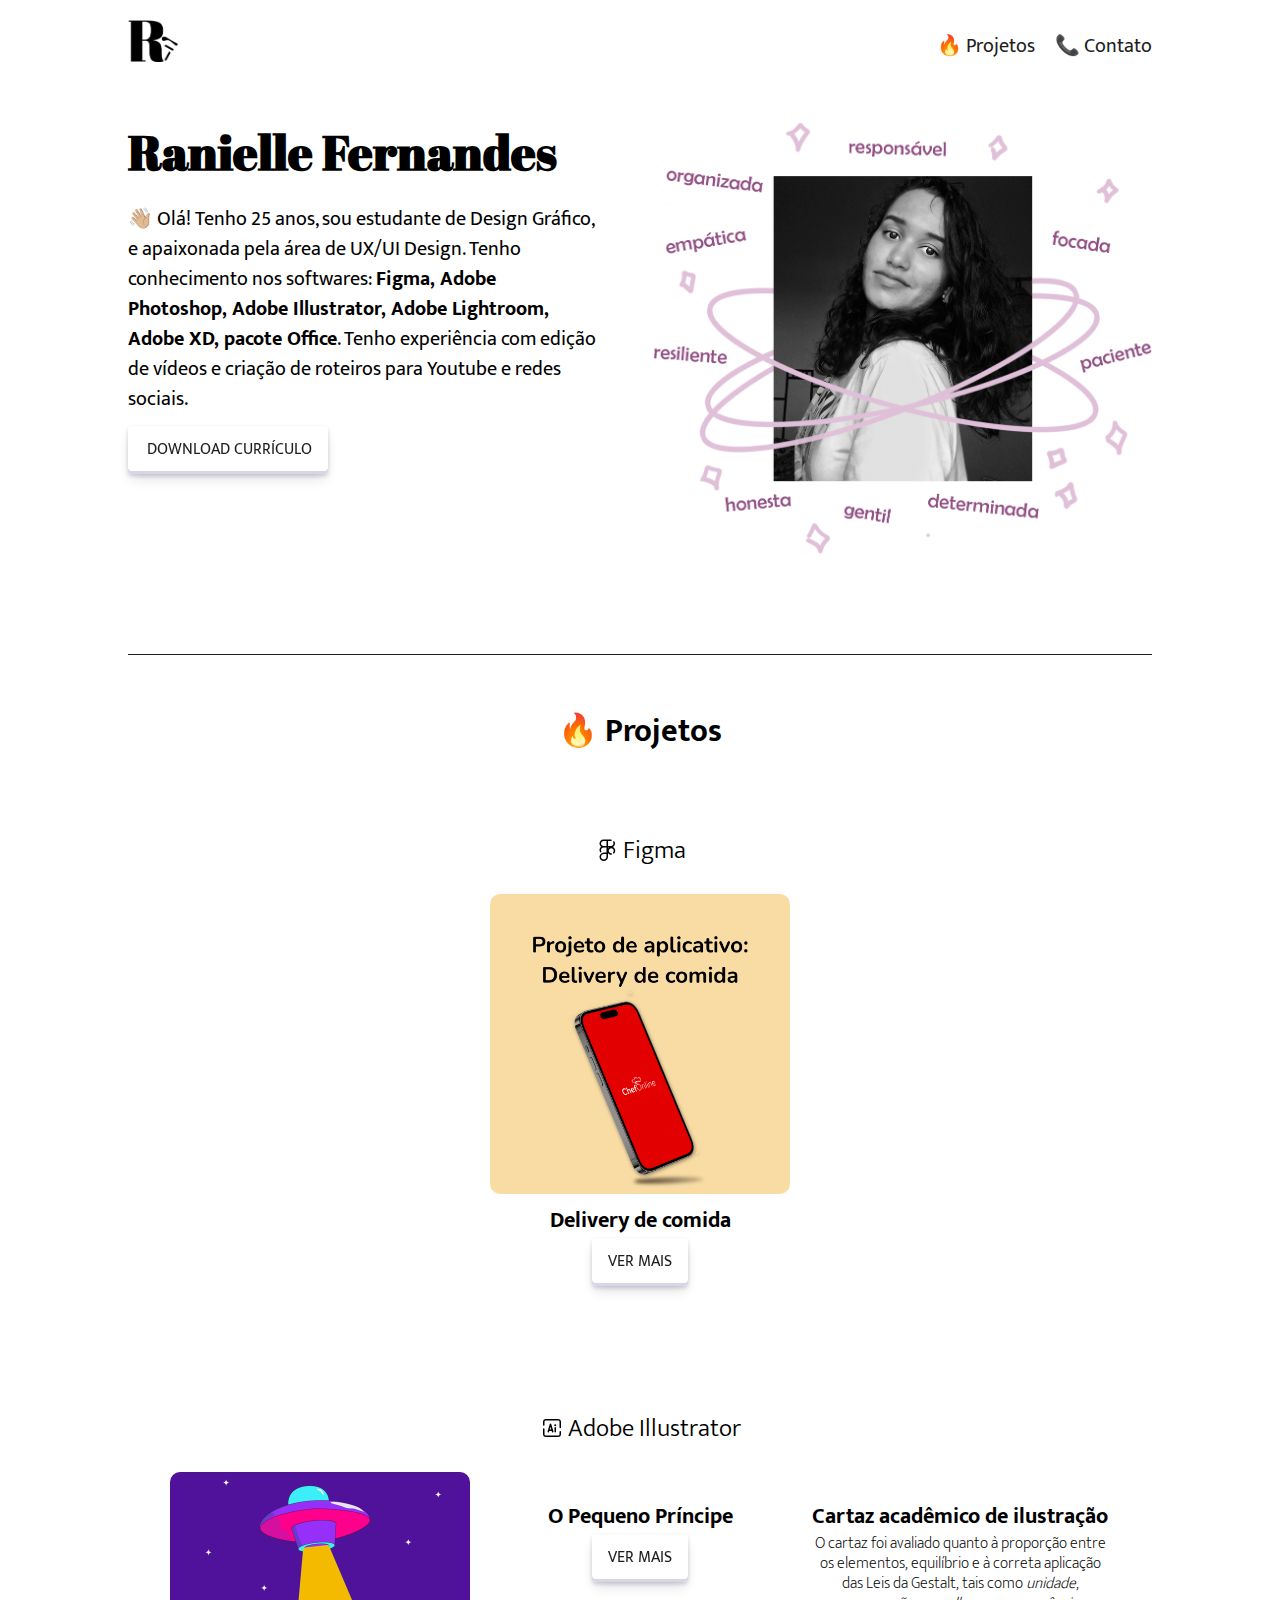
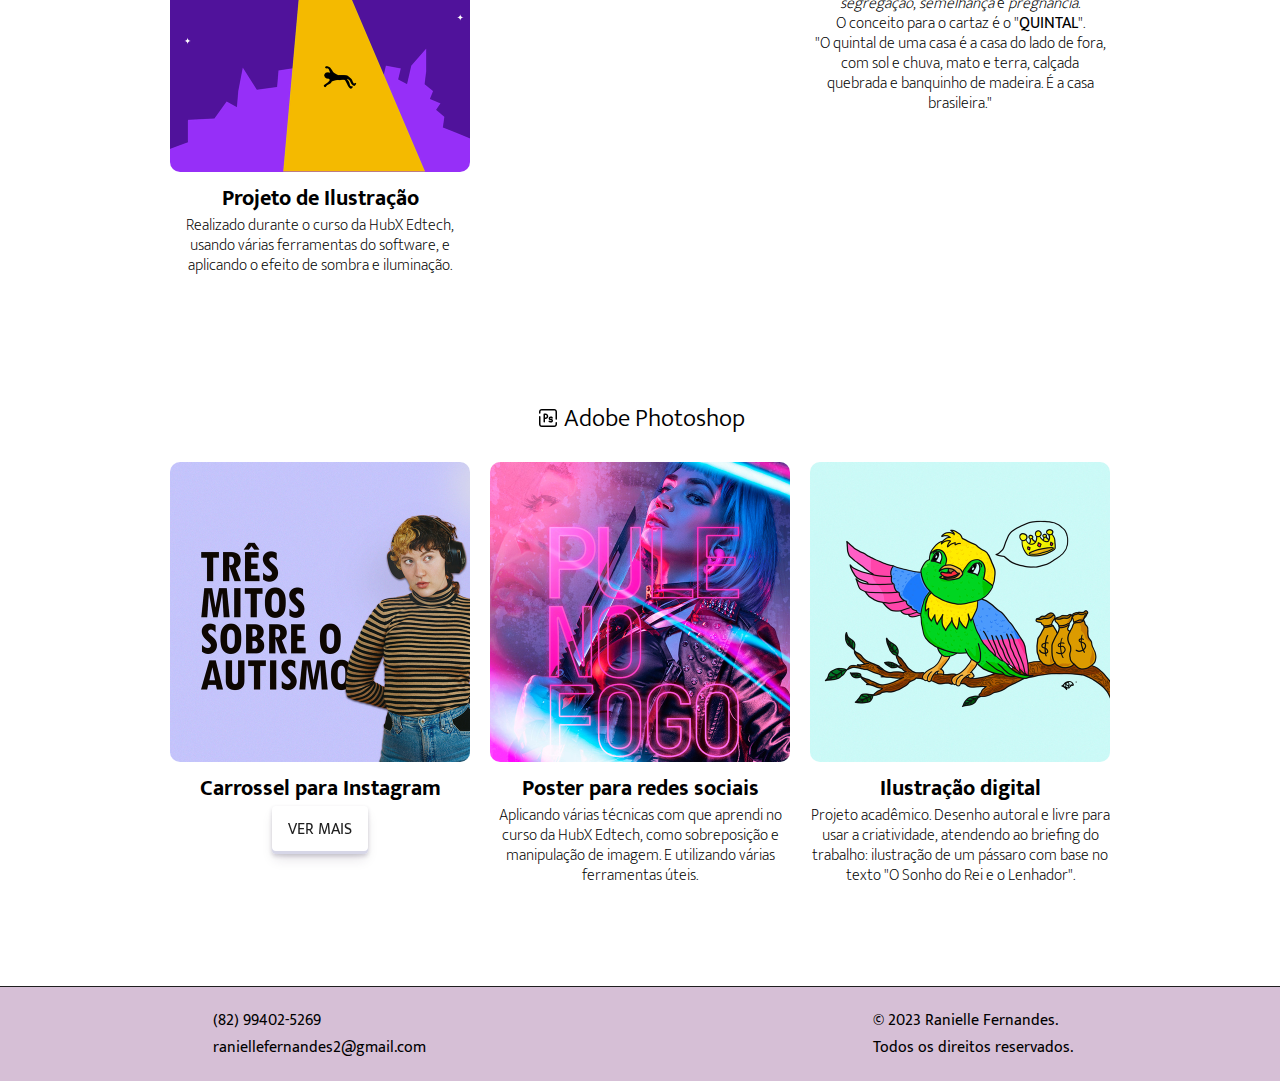
==== commit 73160a3b: "change style button" ====
--- a/index.html
+++ b/index.html
@@ -9,15 +9,16 @@
     <link rel="preconnect" href="https://fonts.gstatic.com" crossorigin>
     <link href="https://fonts.googleapis.com/css2?family=Abril+Fatface&family=Mukta:wght@200;300;500&display=swap"
         rel="stylesheet">
+    <link rel="icon" type="image/png" href="/src/assets/logo.png" />
     <link rel="stylesheet" href="./src/css/style.css">
     <script src="https://unpkg.com/@phosphor-icons/web"></script>
 
-    <title>Ranielle Fernandes</title>
+    <title>Ranielle Fernandes | Design Gráfico</title>
 </head>
 
 <body>
     <div class="container">
-        <!-- <header>
+        <header>
             <nav class="navigation">
                 <a href="./index.html">
                     <img src="./src/assets/logo.png" alt="">
@@ -35,7 +36,7 @@
                     </li>
                 </ul>
             </nav>
-        </header> -->
+        </header>
         <main>
             <section class="hero">
                 <div class="about">
@@ -52,65 +53,29 @@
                     <ul class="social">
                         <li>
                             <a href="https://www.linkedin.com/in/ranielle-fernandes-558378174/" target="_blank">
-                                <svg xmlns="http://www.w3.org/2000/svg" x="0px" y="0px" width="48" height="48"
-                                    viewBox="0 0 64 64">
-                                    <path
-                                        d="M40.227,12C51.145,12,52,12.854,52,23.773v16.453C52,51.145,51.145,52,40.227,52H23.773C12.855,52,12,51.145,12,40.227	V23.773C12,12.854,12.855,12,23.773,12H40.227z M25.029,43V26.728h-5.057V43H25.029z M22.501,24.401	c1.625,0,2.947-1.322,2.947-2.949c0-1.625-1.322-2.947-2.947-2.947c-1.629,0-2.949,1.32-2.949,2.947S20.87,24.401,22.501,24.401z M44,43v-8.925c0-4.382-0.946-7.752-6.067-7.752c-2.46,0-4.109,1.349-4.785,2.628H33.08v-2.223h-4.851V43h5.054v-8.05	c0-2.122,0.405-4.178,3.036-4.178c2.594,0,2.628,2.427,2.628,4.315V43H44z">
-                                    </path>
-                                </svg>
+                                <i class="ph-fill ph-linkedin-logo"></i>
+                            </a>
+                        </li>
+                        <li>
+                            <a href="https://www.behance.net/a00a7235" target="_blank">
+                                <i class="ph-fill ph-behance-logo"></i>
                             </a>
                         </li>
                         <li>
                             <a href="https://www.instagram.com/raniellefernandes_/" target="_blank">
-                                <svg xmlns="http://www.w3.org/2000/svg" x="0px" y="0px" width="48" height="48"
-                                    viewBox="0 0 64 64">
-                                    <path
-                                        d="M 31.820312 12 C 13.438312 12 12 13.439312 12 31.820312 L 12 32.179688 C 12 50.560688 13.438313 52 31.820312 52 L 32.179688 52 C 50.561688 52 52 50.560688 52 32.179688 L 52 32 C 52 13.452 50.548 12 32 12 L 31.820312 12 z M 43.994141 18 C 45.099141 17.997 45.997 18.889141 46 19.994141 C 46.003 21.099141 45.110859 21.997 44.005859 22 C 42.900859 22.003 42.003 21.110859 42 20.005859 C 41.997 18.900859 42.889141 18.003 43.994141 18 z M 31.976562 22 C 37.498562 21.987 41.987 26.454563 42 31.976562 C 42.013 37.498562 37.545437 41.987 32.023438 42 C 26.501437 42.013 22.013 37.545437 22 32.023438 C 21.987 26.501437 26.454563 22.013 31.976562 22 z M 31.986328 26 C 28.672328 26.008 25.992 28.701625 26 32.015625 C 26.008 35.328625 28.700672 38.008 32.013672 38 C 35.327672 37.992 38.008 35.299328 38 31.986328 C 37.992 28.672328 35.299328 25.992 31.986328 26 z">
-                                    </path>
-                                </svg>
-                            </a>
-                        </li>
-                        <li>
-                            <a href="https://www.behance.net/a00a7235" target="_blank">
-                                <svg xmlns="http://www.w3.org/2000/svg" x="0px" y="0px" width="48" height="48"
-                                    viewBox="0 0 64 64">
-                                    <path fill="#060000" fill-rule="evenodd"
-                                        d="M25.418,33c0.636,0,2.037,0.245,2.037,2.065	c0,1.818-1.783,1.916-2.037,1.916h-2.93V33H25.418z"
-                                        clip-rule="evenodd"></path>
-                                    <path fill="#060000" fill-rule="evenodd"
-                                        d="M26.654,28.434c0,1.339-1.19,1.565-1.547,1.565h-2.619v-3h2.381	C25.106,26.999,26.654,27.094,26.654,28.434z"
-                                        clip-rule="evenodd"></path>
-                                    <path fill="#060000" fill-rule="evenodd"
-                                        d="M40.573,29.6c0.925,0.016,1.437,0.232,1.859,0.619	c0.423,0.387,0.676,1.006,0.761,1.781h-5.408C37.75,30.75,39.246,29.577,40.573,29.6z"
-                                        clip-rule="evenodd"></path>
-                                    <path fill="#060000" fill-rule="evenodd"
-                                        d="M43.442,12C48.168,12,52,15.832,52,20.558v22.883	C52,48.168,48.168,52,43.442,52H20.558C15.832,52,12,48.168,12,43.442V20.558C12,15.832,15.832,12,20.558,12H43.442z M37.487,22.999	c-0.553,0-1,0.448-1,1s0.447,1,1,1h6c0.553,0,1-0.448,1-1s-0.447-1-1-1H37.487z M26.098,40c0.634-0.001,5.39-0.19,5.39-4.574	c0-2.829-1.744-3.755-2.695-4.081c0.633-0.326,1.695-1.148,1.695-3.346c0-4.134-3.915-4-4.707-4h-7.293V40H26.098z M46.488,34.999	c0.125-3.5-0.625-8-6-8c-1.521,0-6,0.693-6,6.5c0,5.373,4.141,6.5,6.169,6.5c3.075,0,5.104-2.131,5.667-3.999h-3.182	c-0.454,0.493-1.151,0.981-2.141,0.981c-2,0-2.512-1.982-2.512-1.982h5.321c0,0,0,0.001,0,0.001h2.68	C46.488,35,46.488,34.999,46.488,34.999z"
-                                        clip-rule="evenodd"></path>
-                                </svg>
+                                <i class="ph-fill ph-instagram-logo"></i>
                             </a>
                         </li>
                     </ul>
                     <a class="btn curriculum" href="./src/assets/curriculo-ranielle-fernandes.pdf" target="_blank">
-                        <svg xmlns="http://www.w3.org/2000/svg" height="1.5em"
-                            viewBox="0 0 512 512"><!--! Font Awesome Free 6.4.0 by @fontawesome - https://fontawesome.com License - https://fontawesome.com/license (Commercial License) Copyright 2023 Fonticons, Inc. -->
-                            <style>
-                                svg {
-                                    fill: #000000
-                                }
-                            </style>
-                            <path
-                                d="M288 32c0-17.7-14.3-32-32-32s-32 14.3-32 32V274.7l-73.4-73.4c-12.5-12.5-32.8-12.5-45.3 0s-12.5 32.8 0 45.3l128 128c12.5 12.5 32.8 12.5 45.3 0l128-128c12.5-12.5 12.5-32.8 0-45.3s-32.8-12.5-45.3 0L288 274.7V32zM64 352c-35.3 0-64 28.7-64 64v32c0 35.3 28.7 64 64 64H448c35.3 0 64-28.7 64-64V416c0-35.3-28.7-64-64-64H346.5l-45.3 45.3c-25 25-65.5 25-90.5 0L165.5 352H64zm368 56a24 24 0 1 1 0 48 24 24 0 1 1 0-48z" />
-                        </svg>
+                        <i class="ph-fill ph-download-simple"></i>
                         Download Currículo
                     </a>
                 </div>
                 <img src="./src/assets/image-perfil.png" alt="">
             </section>
-            <!-- <div class="line"></div> -->
-            <i class="ph-fill ph-caret-circle-double-down arrow"></i>
-            <h2 class="section-title">Projetos</h2>
             <section id="projects">
-            <div class="line"></div>
+                <h2 class="section-title">🔥 Projetos</h2>
                 <h3>
                     <svg xmlns="http://www.w3.org/2000/svg" x="0px" y="0px" width="24" height="48"
                         viewBox="0 0 48 48">
@@ -126,7 +91,7 @@
                         <h4>
                             Delivery de comida
                         </h4>
-                        <a class="btn principal" href="/src/pages/project-1.html">Ver mais</a>
+                        <a href="/src/pages/project-1.html" class="btn principal">Ver mais</a>
                     </div>
                 </div>
                 <h3>
@@ -211,31 +176,13 @@
     <footer>
         <div id="contact">
             <div class="contact-content">
-                <svg xmlns="http://www.w3.org/2000/svg" height="1.3em"
-                    viewBox="0 0 448 512"><!--! Font Awesome Free 6.4.0 by @fontawesome - https://fontawesome.com License - https://fontawesome.com/license (Commercial License) Copyright 2023 Fonticons, Inc. -->
-                    <style>
-                        svg {
-                            fill: #000000
-                        }
-                    </style>
-                    <path
-                        d="M224 122.8c-72.7 0-131.8 59.1-131.9 131.8 0 24.9 7 49.2 20.2 70.1l3.1 5-13.3 48.6 49.9-13.1 4.8 2.9c20.2 12 43.4 18.4 67.1 18.4h.1c72.6 0 133.3-59.1 133.3-131.8 0-35.2-15.2-68.3-40.1-93.2-25-25-58-38.7-93.2-38.7zm77.5 188.4c-3.3 9.3-19.1 17.7-26.7 18.8-12.6 1.9-22.4.9-47.5-9.9-39.7-17.2-65.7-57.2-67.7-59.8-2-2.6-16.2-21.5-16.2-41s10.2-29.1 13.9-33.1c3.6-4 7.9-5 10.6-5 2.6 0 5.3 0 7.6.1 2.4.1 5.7-.9 8.9 6.8 3.3 7.9 11.2 27.4 12.2 29.4s1.7 4.3.3 6.9c-7.6 15.2-15.7 14.6-11.6 21.6 15.3 26.3 30.6 35.4 53.9 47.1 4 2 6.3 1.7 8.6-1 2.3-2.6 9.9-11.6 12.5-15.5 2.6-4 5.3-3.3 8.9-2 3.6 1.3 23.1 10.9 27.1 12.9s6.6 3 7.6 4.6c.9 1.9.9 9.9-2.4 19.1zM400 32H48C21.5 32 0 53.5 0 80v352c0 26.5 21.5 48 48 48h352c26.5 0 48-21.5 48-48V80c0-26.5-21.5-48-48-48zM223.9 413.2c-26.6 0-52.7-6.7-75.8-19.3L64 416l22.5-82.2c-13.9-24-21.2-51.3-21.2-79.3C65.4 167.1 136.5 96 223.9 96c42.4 0 82.2 16.5 112.2 46.5 29.9 30 47.9 69.8 47.9 112.2 0 87.4-72.7 158.5-160.1 158.5z" />
-                </svg>
+                <i class="ph-fill ph-whatsapp-logo"></i>
                 <p>
                     (82) 99402-5269
                 </p>
             </div>
             <div class="contact-content">
-                <svg xmlns="http://www.w3.org/2000/svg" height="1.2em"
-                    viewBox="0 0 512 512"><!--! Font Awesome Free 6.4.0 by @fontawesome - https://fontawesome.com License - https://fontawesome.com/license (Commercial License) Copyright 2023 Fonticons, Inc. -->
-                    <style>
-                        svg {
-                            fill: #000000
-                        }
-                    </style>
-                    <path
-                        d="M48 64C21.5 64 0 85.5 0 112c0 15.1 7.1 29.3 19.2 38.4L236.8 313.6c11.4 8.5 27 8.5 38.4 0L492.8 150.4c12.1-9.1 19.2-23.3 19.2-38.4c0-26.5-21.5-48-48-48H48zM0 176V384c0 35.3 28.7 64 64 64H448c35.3 0 64-28.7 64-64V176L294.4 339.2c-22.8 17.1-54 17.1-76.8 0L0 176z" />
-                </svg>
+                <i class="ph-fill ph-envelope-simple"></i>
                 <p>
                     raniellefernandes2@gmail.com
                 </p>
--- a/src/css/style.css
+++ b/src/css/style.css
@@ -7,7 +7,7 @@
 :root {
     --primary-color: #D6BFD6;
     --secondary-color: #c9a5c9;
-    --tertiary-color: #000;
+    --tertiary-color: #1f1f1f;
     --quaternary-color: #fff;
 }
 
@@ -20,16 +20,8 @@
 }
 
 a {
-    color: #000;
+    color: var(--tertiary-color);
     text-decoration: none;
-}
-
-.line {
-    background-color: var(--primary-color);
-    color: var(--primary-color);
-
-    height: 4px;
-    width: 50px;
 }
 
 .container {
@@ -44,11 +36,11 @@
     font-size: 1.25rem;
 }
 
-/* header .navigation {
+header .navigation {
     display: flex;
     justify-content: space-between;
     align-items: center;
-    margin-bottom: 100px;
+    margin-bottom: 3rem;
 }
 
 header img {
@@ -57,12 +49,12 @@
 
 header ul li:hover {
     opacity: 0.8;
-} */
+}
 
 main .hero {
     display: flex;
     justify-content: center;
-    /* margin-bottom: 100px; */
+    margin-bottom: 100px;
 }
 
 main .about h1 {
@@ -72,62 +64,79 @@
     margin-bottom: 20px;
 }
 
-main .arrow {
-    font-size: 2.4rem;
-
-    margin-bottom: 100px;
-    display: flex;
-    justify-content: center;
-}
-
 main .about p {
     line-height: 30px;
     font-size: 1.25rem;
 
+    margin-bottom: 0.7rem;
     width: 90%;
 }
 
 .social {
     display: flex;
-    gap: 0;
-}
-
-.social svg {
+    gap: 0.2rem;
+}
+
+.social i {
     cursor: pointer;
+    font-size: 2rem;
 
     transition: 100ms;
 }
 
-.social svg:hover {
-    background-color: var(--primary-color);
+.social i:hover {
+    opacity: 0.9;
 }
 
 .btn {
-    display: flex;
-    align-items: center;
-    gap: 7px;
-    padding: 5px;
-    width: 20.3%;
-    background: none;
-    border: 1px solid #000;
-    border-radius: 5px;
+    align-items: center;
+    appearance: none;
+    background-color: var(--quaternary-color);
+    border-radius: 4px;
+    border-width: 0;
+    box-shadow: rgba(45, 35, 66, 0.2) 0 2px 4px,rgba(45, 35, 66, 0.15) 0 7px 13px -3px,#D6D6E7 0 -3px 0 inset;
+    box-sizing: border-box;
+    color: var(--tertiary-color);
     cursor: pointer;
-    font-family: 'Mukta', sans-serif;
-    font-size: 0.75rem;
+    display: inline-flex;
+    height: 48px;
+    justify-content: center;
+    line-height: 1;
+    list-style: none;
+    overflow: hidden;
+    padding-left: 16px;
+    padding-right: 16px;
+    position: relative;
+    text-align: left;
+    text-decoration: none;
     text-transform: uppercase;
-    transition: 100ms;
-}
-
-.curriculum {
-    width: 10.1rem;
-}
-
-.principal {
-    margin: 10px auto 38px auto;
+    transition: box-shadow .15s,transform .15s;
+    user-select: none;
+    -webkit-user-select: none;
+    touch-action: manipulation;
+    white-space: nowrap;
+    will-change: box-shadow,transform;
+}
+
+.btn:focus {
+box-shadow: #D6D6E7 0 0 0 1.5px inset, rgba(45, 35, 66, 0.4) 0 2px 4px, rgba(45, 35, 66, 0.3) 0 7px 13px -3px, #D6D6E7 0 -3px 0 inset;
 }
 
 .btn:hover {
-    background-color: var(--primary-color);
+box-shadow: rgba(45, 35, 66, 0.3) 0 4px 8px, rgba(45, 35, 66, 0.2) 0 7px 13px -3px, #D6D6E7 0 -3px 0 inset;
+transform: translateY(-2px);
+}
+
+.btn:active {
+box-shadow: #D6D6E7 0 3px 7px inset;
+transform: translateY(2px);
+}
+
+
+.curriculum i {
+    font-size: 1.2rem;
+
+    margin-right: 0.2rem;
 }
 
 main .hero img {
@@ -148,7 +157,8 @@
     flex-direction: column;
     align-items: center;
     gap: 20px;
-    /* margin-top: 30px; */
+
+    border-top: 1px solid var(--tertiary-color);
 }
 
 #projects .content {
@@ -160,14 +170,11 @@
     text-align: center;
 }
 
-.photoshop {
-    align-items: end;
-}
-
 #projects h3 {
     display: flex;
     align-items: center;
     gap: 4px;
+    margin-top: 3rem;
 
     font-size: 1.55rem;
     font-weight: 300;
@@ -196,6 +203,7 @@
 
 footer {
     background-color: var(--primary-color);
+    border-top: 1px solid var(--tertiary-color);
 
     display: flex;
     justify-content: space-around;
@@ -209,6 +217,10 @@
     display: flex;
     align-items: center;
     gap: 5px;
+}
+
+.contact-content i {
+    font-size: 1.3rem;
 }
 
 /* Project */
@@ -264,7 +276,7 @@
 }
 
 #border-details {
-    border: 1px solid #000;
+    border: 1px solid var(--tertiary-color);
 }
 
 @media(max-width: 1215px) {
@@ -308,11 +320,11 @@
 }
 
 @media (max-width: 470px) {
-    /* header .navigation {
+    header .navigation {
         flex-direction: column;
         align-items: center;
         gap: 20px;
-    } */
+    }
 
     main .hero img {
         width: 90vw;
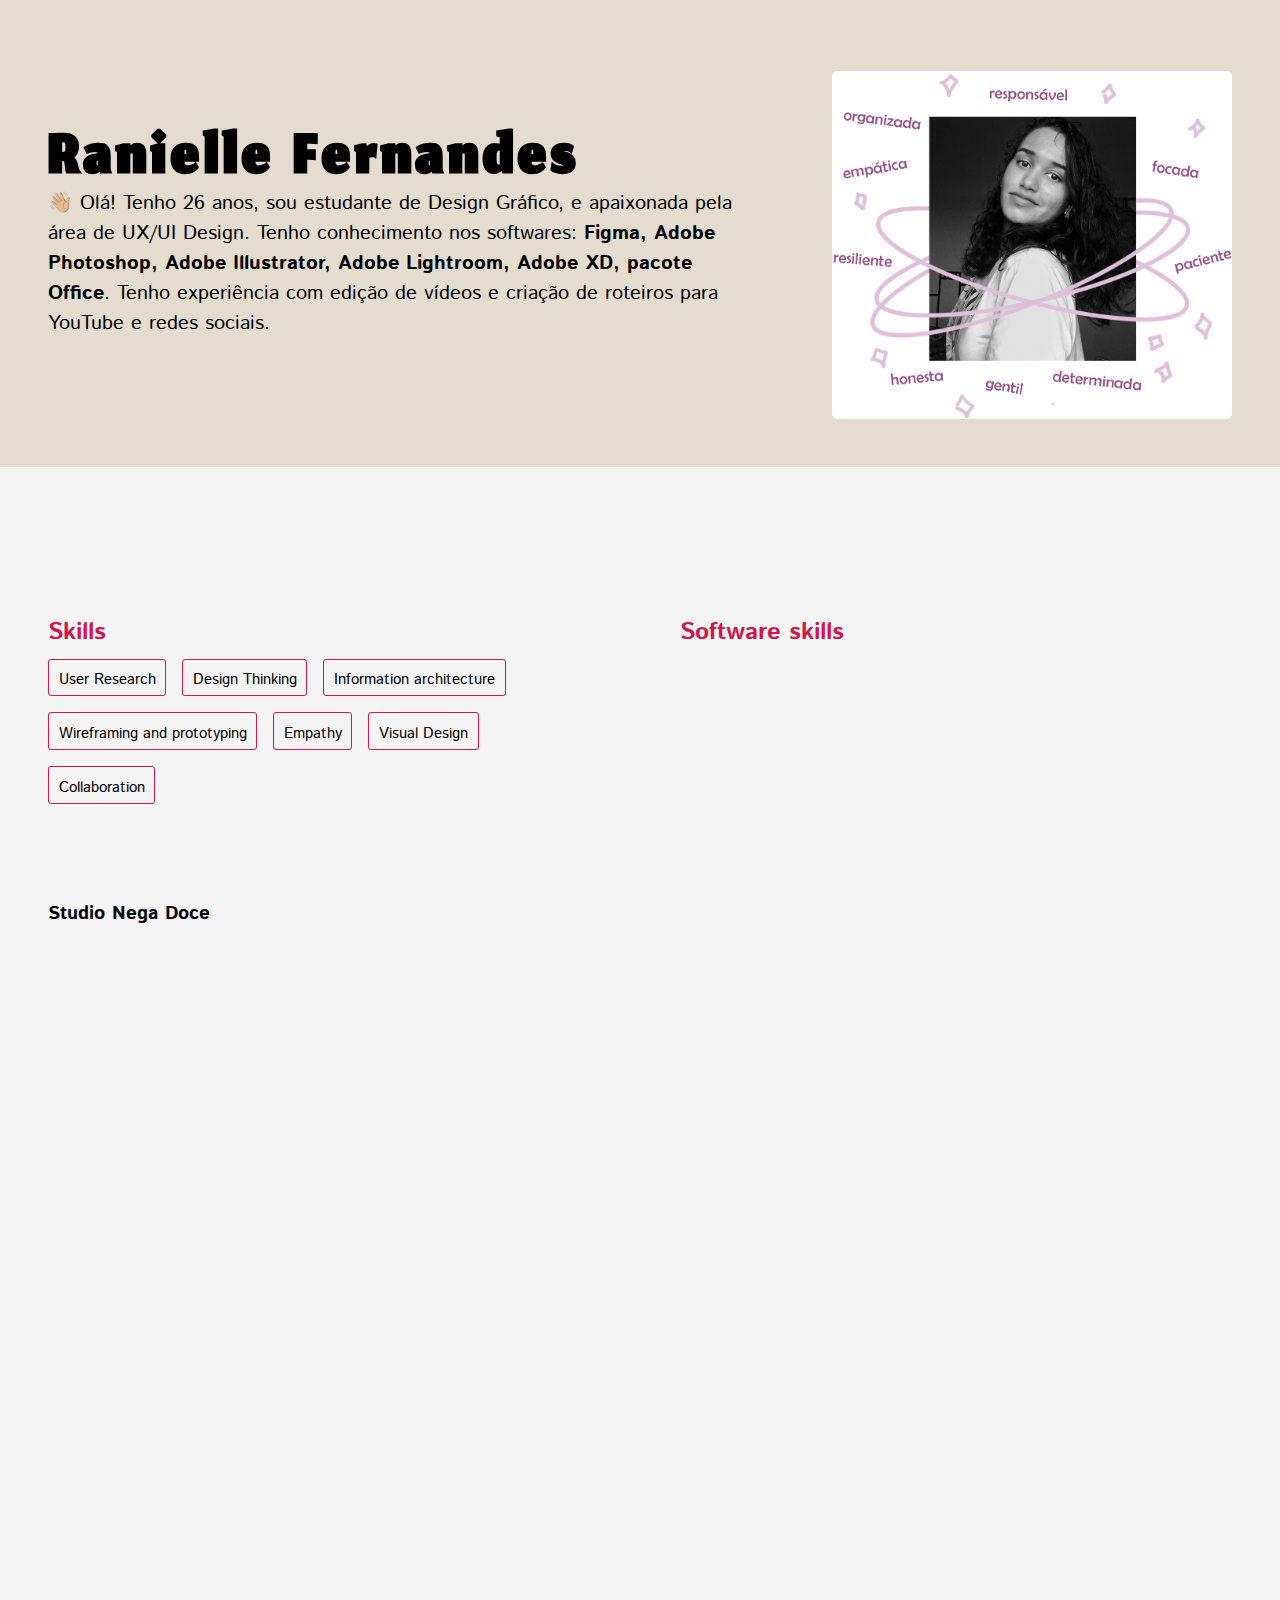
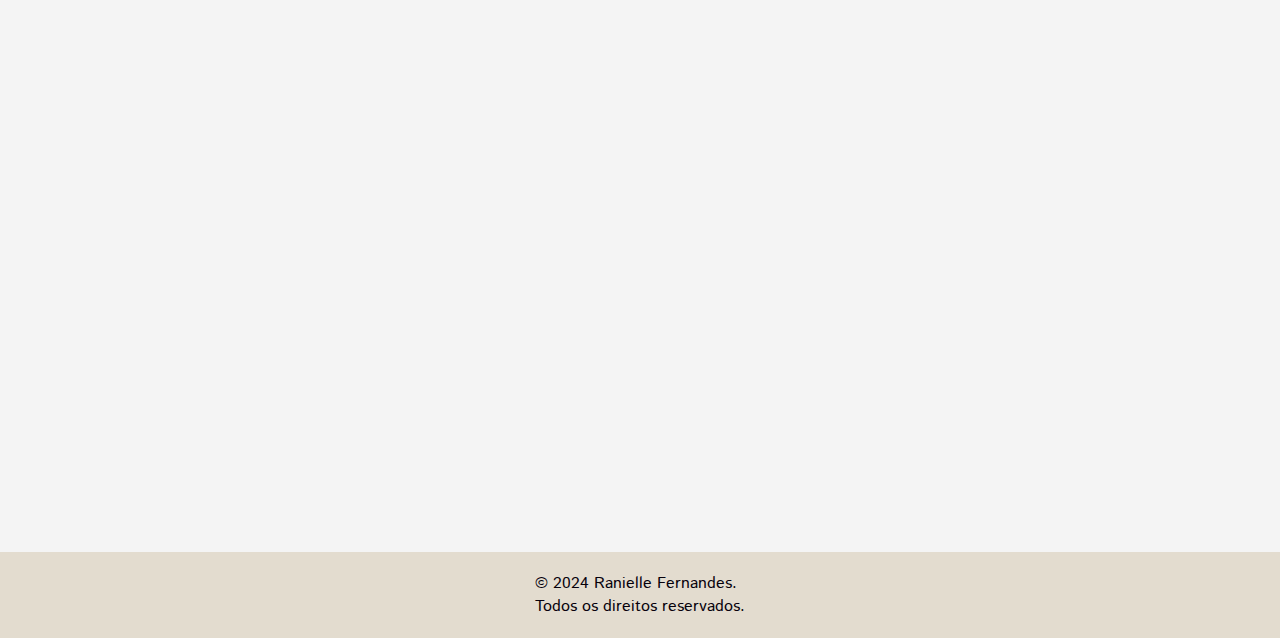
==== commit 74fe7d97: "criada a sessão de projetos" ====
--- a/index.html
+++ b/index.html
@@ -7,48 +7,35 @@
 
     <link rel="preconnect" href="https://fonts.googleapis.com">
     <link rel="preconnect" href="https://fonts.gstatic.com" crossorigin>
-    <link href="https://fonts.googleapis.com/css2?family=Abril+Fatface&family=Mukta:wght@200;300;500&display=swap"
+    <link
+        href="https://fonts.googleapis.com/css2?family=Istok+Web:ital,wght@0,400;0,700;1,400;1,700&family=Jomhuria&family=Poppins:ital,wght@0,100;0,200;0,300;0,400;0,500;0,600;0,700;0,800;0,900;1,100;1,200;1,300;1,400;1,500;1,600;1,700;1,800;1,900&display=swap"
         rel="stylesheet">
-    <link rel="icon" type="image/png" href="/src/assets/logo.png" />
     <link rel="stylesheet" href="./src/css/style.css">
+    <link rel="icon" type="image/png" href="/src/assets/logo-ranielle-fernandes.png" />
     <script src="https://unpkg.com/@phosphor-icons/web"></script>
 
-    <title>Ranielle Fernandes | Design Gráfico</title>
+    <title>Ranielle Fernandes | Designer Gráfico</title>
 </head>
 
 <body>
     <div class="container">
         <header>
-            <nav class="navigation">
-                <a href="./index.html">
-                    <img src="./src/assets/logo.png" alt="">
-                </a>
-                <ul>
-                    <li>
-                        <a href="#projects">
-                            🔥 Projetos
-                        </a>
-                    </li>
-                    <li>
-                        <a href="#contact">
-                            📞 Contato
-                        </a>
-                    </li>
-                </ul>
-            </nav>
+            <a href="./index.html">
+                <img src="./src/assets/logo-ranielle-fernandes.png" alt="">
+            </a>
         </header>
         <main>
             <section class="hero">
                 <div class="about">
                     <h1>Ranielle Fernandes</h1>
                     <p>
-                        👋🏼 Olá! Tenho 25 anos, sou estudante de Design Gráfico, e apaixonada pela área de UX/UI
+                        👋🏼 Olá! Tenho 26 anos, sou estudante de Design Gráfico, e apaixonada pela área de UX/UI
                         Design.
                         Tenho conhecimento nos softwares: <strong>Figma, Adobe Photoshop, Adobe Illustrator, Adobe
                             Lightroom,
                             Adobe XD, pacote Office</strong>. Tenho experiência com edição de vídeos e criação de
                         roteiros para
-                        Youtube e redes sociais.
+                        YouTube e redes sociais.
                     </p>
                     <ul class="social">
                         <li>
@@ -66,130 +53,83 @@
                                 <i class="ph-fill ph-instagram-logo"></i>
                             </a>
                         </li>
+                        <li>
+                            <a href="#" target="_blank">
+                                <i class="ph-fill ph-mailbox"></i>
+                                <i class="ph-fill ph-whatsapp-logo"></i>
+                            </a>
+                        </li>
                     </ul>
-                    <a class="btn curriculum" href="./src/assets/curriculo-ranielle-fernandes.pdf" target="_blank">
-                        <i class="ph-fill ph-download-simple"></i>
-                        Download Currículo
-                    </a>
                 </div>
                 <img src="./src/assets/image-perfil.png" alt="">
             </section>
+            <section class="skills">
+                <div>
+                    <h3>Skills</h3>
+                    <ul class="soft-skills">
+                        <li>
+                            <i class="ph-fill ph-star-four"></i> User Research
+                        </li>
+                        <li><i class="ph-fill ph-star-four"></i> Design Thinking</li>
+                        <li><i class="ph-fill ph-star-four"></i> Information architecture</li>
+                        <li><i class="ph-fill ph-star-four"></i> Wireframing and prototyping</li>
+                        <li><i class="ph-fill ph-star-four"></i> Empathy</li>
+                        <li><i class="ph-fill ph-star-four"></i> Visual Design</li>
+                        <li><i class="ph-fill ph-star-four"></i> Collaboration</li>
+                    </ul>
+                </div>
+                <div>
+                    <h3>Software skills</h3>
+                    <ul class="software-skills"">
+                        <li>
+                            <img src=" ./src/assets/html-logo.svg" alt="" />
+                    </li>
+                    <li>
+                        <img src="./src/assets/css-logo.svg" alt="" />
+                    </li>
+                    <li>
+                        <img src=" ./src/assets/figma-logo.svg" alt="" />
+                    </li>
+                    <li>
+                        <img src="./src/assets/illustrator-logo.svg" alt="" />
+                    </li>
+                    <li>
+                        <img src=" ./src/assets/photoshop.svg" alt="" />
+                    </li>
+                    <li>
+                        <img src=" ./src/assets/indesign-logo.svg" alt="" />
+                    <li>
+                        <img src=" ./src/assets/lightroom-logo.svg" alt="" />
+                    </li>
+                    <li>
+                        <img src=" ./src/assets/premiere-logo.svg" alt="" />
+                    </li>
+                    <li>
+                        <img src=" ./src/assets/xd-logo.svg" alt="" />
+                    </li>
+                    </li>
+                    </ul>
+                </div>
+            </section>
             <section id="projects">
-                <h2 class="section-title">🔥 Projetos</h2>
-                <h3>
-                    <svg xmlns="http://www.w3.org/2000/svg" x="0px" y="0px" width="24" height="48"
-                        viewBox="0 0 48 48">
-                        <path
-                            d="M 17 3 C 12.599415 3 9 6.599415 9 11 C 9 13.744345 10.486365 16.057521 12.607422 17.5 C 10.486365 18.942479 9 21.255655 9 24 C 9 25.473215 9.4029703 26.865361 10.103516 28.054688 A 1.50015 1.50015 0 1 0 12.6875 26.533203 C 12.250045 25.790529 12 24.930785 12 24 C 12 21.220585 14.220585 19 17 19 L 23 19 L 23 29 L 17.5 29 L 17 29 A 1.50015 1.50015 0 0 0 16.103516 29.283203 C 12.112612 29.976713 9 33.317974 9 37.5 C 9 42.176657 12.823343 46 17.5 46 C 22.176657 46 26 42.176657 26 37.5 L 26 30.5 L 26 29.892578 C 27.442479 32.013635 29.755655 33.5 32.5 33.5 A 1.50015 1.50015 0 1 0 32.5 30.5 C 29.720585 30.5 27.5 28.279415 27.5 25.5 C 27.5 22.720585 29.720585 20.5 32.5 20.5 C 35.279415 20.5 37.5 22.720585 37.5 25.5 C 37.5 26.708662 37.079269 27.799549 36.373047 28.662109 A 1.50015 1.50015 0 1 0 38.693359 30.5625 C 39.821138 29.185061 40.5 27.413338 40.5 25.5 C 40.5 22.159425 38.418465 19.300522 35.494141 18.107422 C 38.13333 16.796439 40 14.133067 40 11 C 40 9.6054095 39.639139 8.2825365 39.005859 7.1367188 A 1.50015 1.50015 0 1 0 36.380859 8.5878906 C 36.775579 9.3020729 37 10.118591 37 11 C 37 13.779415 34.779415 16 32 16 L 26 16 L 26 6 L 32 6 A 1.50015 1.50015 0 1 0 32 3 L 24.5 3 L 17 3 z M 17 6 L 23 6 L 23 16 L 17 16 C 14.220585 16 12 13.779415 12 11 C 12 8.220585 14.220585 6 17 6 z M 26 19 L 28.107422 19 C 27.266444 19.571929 26.571929 20.266444 26 21.107422 L 26 19 z M 17.5 32 L 23 32 L 23 37.5 C 23 40.555343 20.555343 43 17.5 43 C 14.444657 43 12 40.555343 12 37.5 C 12 34.444657 14.444657 32 17.5 32 z">
-                        </path>
-                    </svg>
-                    Figma
-                </h3>
-                <div class="content">
-                    <div class="card">
-                        <img src="./src/assets/project-1-1.png" alt="">
-                        <h4>
-                            Delivery de comida
-                        </h4>
-                        <a href="/src/pages/project-1.html" class="btn principal">Ver mais</a>
-                    </div>
+                <div>
+                    <h3>
+                        Studio Nega Doce
+                    </h3>
+                    <a href="https://studionegadoce.com/" target="_blank" id="studio-nega-doce"></a>
                 </div>
-                <h3>
-                    <svg xmlns="http://www.w3.org/2000/svg" x="0px" y="0px" width="24" height="48" viewBox="0 0 48 48">
-                        <path
-                            d="M 11.5 6 C 8.4802259 6 6 8.4802259 6 11.5 L 6 18.064453 A 1.50015 1.50015 0 1 0 9 18.064453 L 9 11.5 C 9 10.101774 10.101774 9 11.5 9 L 36.5 9 C 37.898226 9 39 10.101774 39 11.5 L 39 22.830078 A 1.50015 1.50015 0 1 0 42 22.830078 L 42 11.5 C 42 8.4802259 39.519774 6 36.5 6 L 11.5 6 z M 20.96875 15 A 1.50015 1.50015 0 0 0 19.5625 16.068359 L 15.0625 31.068359 A 1.5009065 1.5009065 0 1 0 17.9375 31.931641 L 18.517578 30 L 23.482422 30 L 24.0625 31.931641 A 1.5009065 1.5009065 0 1 0 26.9375 31.068359 L 22.4375 16.068359 A 1.50015 1.50015 0 0 0 20.96875 15 z M 30.5 16.5 A 2 2 0 0 0 30.5 20.5 A 2 2 0 0 0 30.5 16.5 z M 21 21.722656 L 22.582031 27 L 19.417969 27 L 21 21.722656 z M 30.476562 21.978516 A 1.50015 1.50015 0 0 0 29 23.5 L 29 31.5 A 1.50015 1.50015 0 1 0 32 31.5 L 32 23.5 A 1.50015 1.50015 0 0 0 30.476562 21.978516 z M 7.4765625 24.478516 A 1.50015 1.50015 0 0 0 6 26 L 6 36.5 C 6 39.519774 8.4802259 42 11.5 42 L 36.5 42 C 39.519774 42 42 39.519774 42 36.5 L 42 31.5 A 1.50015 1.50015 0 1 0 39 31.5 L 39 36.5 C 39 37.898226 37.898226 39 36.5 39 L 11.5 39 C 10.101774 39 9 37.898226 9 36.5 L 9 26 A 1.50015 1.50015 0 0 0 7.4765625 24.478516 z">
-                        </path>
-                    </svg>
-                    Adobe Illustrator
-                </h3>
-                <div class="content illustrator">
-                    <div class="card">
-                        <img src="./src/assets/project-2.jpg" alt="">
-                        <h4>
-                            Projeto de Ilustração
-                        </h4>
-                        <p>
-                            Realizado durante o curso da HubX Edtech, usando várias ferramentas do software, e aplicando
-                            o efeito de sombra e iluminação.
-                        </p>
-                    </div>
-                    <div class="card">
-                        <img src="./src/assets/project-6.png" alt="">
-                        <h4>
-                            O Pequeno Príncipe
-                        </h4>
-                        <a class="btn principal" href="/src/pages/project-3.html">Ver mais</a>
-                    </div>
-                    <div class="card">
-                        <img src="./src/assets/project-7.jpeg" alt="">
-                        <h4>
-                            Cartaz acadêmico de ilustração
-                        </h4>
-                        <p>
-                            O cartaz foi avaliado quanto à proporção entre os elementos, equilíbrio e à correta aplicação das Leis da Gestalt, tais como <i>unidade</i>, <i>segregação</i>, <i>semelhança</i> e <i>pregnância</i>.
-                            <br>
-                            O conceito para o cartaz é o "<strong>QUINTAL</strong>".
-                            <br>
-                            "O quintal de uma casa é a casa do lado de fora, com sol e chuva, mato e terra, calçada quebrada e banquinho de madeira. É a casa brasileira."
-                        </p>
-                    </div>
-                </div>
-                <h3>
-                    <svg xmlns="http://www.w3.org/2000/svg" x="0px" y="0px" width="24" height="48"
-                        viewBox="0 0 48 48">
-                        <path
-                            d="M 11.5 6 C 8.4802259 6 6 8.4802259 6 11.5 L 6 14.064453 A 1.50015 1.50015 0 1 0 9 14.064453 L 9 11.5 C 9 10.101774 10.101774 9 11.5 9 L 36.5 9 C 37.898226 9 39 10.101774 39 11.5 L 39 26.064453 A 1.50015 1.50015 0 1 0 42 26.064453 L 42 11.5 C 42 8.4802259 39.519774 6 36.5 6 L 11.5 6 z M 16.5 15 A 1.50015 1.50015 0 0 0 15 16.5 L 15 31.5 A 1.50015 1.50015 0 1 0 18 31.5 L 18 26 L 19 26 C 22.019774 26 24.5 23.519774 24.5 20.5 C 24.5 17.480226 22.019774 15 19 15 L 16.5 15 z M 18 18 L 19 18 C 20.398226 18 21.5 19.101774 21.5 20.5 C 21.5 21.898226 20.398226 23 19 23 L 18 23 L 18 18 z M 7.4765625 20.117188 A 1.50015 1.50015 0 0 0 6 21.638672 L 6 36.5 C 6 39.519774 8.4802259 42 11.5 42 L 36.5 42 C 39.519774 42 42 39.519774 42 36.5 L 42 33.382812 A 1.50015 1.50015 0 1 0 39 33.382812 L 39 36.5 C 39 37.898226 37.898226 39 36.5 39 L 11.5 39 C 10.101774 39 9 37.898226 9 36.5 L 9 21.638672 A 1.50015 1.50015 0 0 0 7.4765625 20.117188 z M 29.050781 21 C 26.997644 21 25.300781 22.696863 25.300781 24.75 C 25.300781 26.803137 26.997644 28.5 29.050781 28.5 L 30.25 28.5 C 30.682863 28.5 31 28.817137 31 29.25 C 31 29.682863 30.682863 30 30.25 30 L 28.099609 30 C 27.965151 30 27.859195 29.95371 27.769531 29.875 C 27.751901 29.85954 27.734366 29.844018 27.722656 29.830078 A 1.50015 1.50015 0 1 0 25.425781 31.757812 C 25.540068 31.893868 25.662647 32.018317 25.791016 32.130859 C 26.405347 32.670147 27.222068 33 28.099609 33 L 30.25 33 C 32.303137 33 34 31.303137 34 29.25 C 34 27.196863 32.303137 25.5 30.25 25.5 L 29.050781 25.5 C 28.617918 25.5 28.300781 25.182863 28.300781 24.75 C 28.300781 24.317137 28.617918 24 29.050781 24 L 30.400391 24 C 30.627365 24 30.797197 24.136679 30.867188 24.320312 A 1.50015 1.50015 0 1 0 33.669922 23.251953 C 33.165912 21.929587 31.879416 21 30.400391 21 L 29.050781 21 z">
-                        </path>
-                    </svg>
-                    Adobe Photoshop
-                </h3>
-                <div class="content photoshop">
-                    <div class="card">
-                        <img src="./src/assets/project-3.jpg" alt="">
-                        <h4>
-                            Carrossel para Instagram
-                        </h4>
-                        <a class="btn principal" href="/src/pages/project-2.html">Ver mais</a>
-                    </div>
-                    <div class="card">
-                        <img src="./src/assets/project-4.jpg" alt="">
-                        <h4>
-                            Poster para redes sociais
-                        </h4>
-                        <p>Aplicando várias técnicas com que aprendi no curso da HubX Edtech, como sobreposição e
-                            manipulação de imagem. E utilizando várias ferramentas úteis.</p>
-                    </div>
-                    <div class="card">
-                        <img src="./src/assets/project-5.jpg" alt="">
-                        <h4>
-                            Ilustração digital
-                        </h4>
-                        <p>
-                            Projeto acadêmico. Desenho autoral e livre para usar a criatividade, atendendo ao briefing
-                            do trabalho: ilustração de um pássaro com base no texto "O Sonho do Rei e o Lenhador".
-                        </p>
-                    </div>
+                <div>
+                    <h3>
+                        Astroship
+                    </h3>
+                    <a href="https://github.com/raniellefernandes/astro-ship" target="_blank" id="astro-ship" </a>
                 </div>
             </section>
         </main>
     </div>
     <footer>
-        <div id="contact">
-            <div class="contact-content">
-                <i class="ph-fill ph-whatsapp-logo"></i>
-                <p>
-                    (82) 99402-5269
-                </p>
-            </div>
-            <div class="contact-content">
-                <i class="ph-fill ph-envelope-simple"></i>
-                <p>
-                    raniellefernandes2@gmail.com
-                </p>
-            </div>
-        </div>
         <p>
-            &copy; 2023 Ranielle Fernandes.
+            &copy; 2024 Ranielle Fernandes.
             <br>
             Todos os direitos reservados.
         </p>
--- a/src/css/style.css
+++ b/src/css/style.css
@@ -5,10 +5,10 @@
 }
 
 :root {
-    --primary-color: #D6BFD6;
-    --secondary-color: #c9a5c9;
-    --tertiary-color: #1f1f1f;
-    --quaternary-color: #fff;
+    --primary-color: #D3164C;
+    --secondary-color: #07010C;
+    --text-color: #07010C;
+    --bg-color: #E3DCCF;
 }
 
 html {
@@ -16,52 +16,49 @@
 }
 
 body {
-    font-family: 'Mukta', sans-serif;
+    background-color: #f4f4f4;
+    font-family: "Istok Web", sans-serif;
+
+    max-width: 97.5rem;
+    margin: 0 auto;
 }
 
 a {
-    color: var(--tertiary-color);
+    color: var(--text-color);
     text-decoration: none;
 }
 
-.container {
-    margin: 20px 10vw 20px 10vw;
-}
-
 ul {
     display: flex;
-    gap: 20px;
 
     list-style: none;
     font-size: 1.25rem;
 }
 
-header .navigation {
-    display: flex;
-    justify-content: space-between;
-    align-items: center;
-    margin-bottom: 3rem;
+header {
+    background-color: var(--bg-color);
+
+    padding: 3rem 3rem 0 3rem;
 }
 
 header img {
-    width: 50px;
-}
-
-header ul li:hover {
-    opacity: 0.8;
+    width: 60px;
 }
 
 main .hero {
-    display: flex;
-    justify-content: center;
+    background-color: var(--bg-color);
+    display: flex;
+    align-items: center;
     margin-bottom: 100px;
+    padding: 0 3rem 3rem 3rem;
 }
 
 main .about h1 {
-    font-size: 3rem;
-    font-family: 'Abril Fatface';
-
-    margin-bottom: 20px;
+    font-size: 6rem;
+    font-family: "Jomhuria", serif;
+    letter-spacing: 5px;
+    line-height: 45px;
+    margin-bottom: 5px;
 }
 
 main .about p {
@@ -91,12 +88,12 @@
 .btn {
     align-items: center;
     appearance: none;
-    background-color: var(--quaternary-color);
+    background-color: var(--bg-color);
     border-radius: 4px;
     border-width: 0;
-    box-shadow: rgba(45, 35, 66, 0.2) 0 2px 4px,rgba(45, 35, 66, 0.15) 0 7px 13px -3px,#D6D6E7 0 -3px 0 inset;
+    box-shadow: rgba(45, 35, 66, 0.2) 0 2px 4px, rgba(45, 35, 66, 0.15) 0 7px 13px -3px, #D6D6E7 0 -3px 0 inset;
     box-sizing: border-box;
-    color: var(--tertiary-color);
+    color: var(--text-color);
     cursor: pointer;
     display: inline-flex;
     height: 48px;
@@ -110,39 +107,33 @@
     text-align: left;
     text-decoration: none;
     text-transform: uppercase;
-    transition: box-shadow .15s,transform .15s;
+    transition: box-shadow .15s, transform .15s;
     user-select: none;
     -webkit-user-select: none;
     touch-action: manipulation;
     white-space: nowrap;
-    will-change: box-shadow,transform;
+    will-change: box-shadow, transform;
 }
 
 .btn:focus {
-box-shadow: #D6D6E7 0 0 0 1.5px inset, rgba(45, 35, 66, 0.4) 0 2px 4px, rgba(45, 35, 66, 0.3) 0 7px 13px -3px, #D6D6E7 0 -3px 0 inset;
+    box-shadow: #D6D6E7 0 0 0 1.5px inset, rgba(45, 35, 66, 0.4) 0 2px 4px, rgba(45, 35, 66, 0.3) 0 7px 13px -3px, #D6D6E7 0 -3px 0 inset;
 }
 
 .btn:hover {
-box-shadow: rgba(45, 35, 66, 0.3) 0 4px 8px, rgba(45, 35, 66, 0.2) 0 7px 13px -3px, #D6D6E7 0 -3px 0 inset;
-transform: translateY(-2px);
+    box-shadow: rgba(45, 35, 66, 0.3) 0 4px 8px, rgba(45, 35, 66, 0.2) 0 7px 13px -3px, #D6D6E7 0 -3px 0 inset;
+    transform: translateY(-2px);
 }
 
 .btn:active {
-box-shadow: #D6D6E7 0 3px 7px inset;
-transform: translateY(2px);
-}
-
-
-.curriculum i {
-    font-size: 1.2rem;
-
-    margin-right: 0.2rem;
-}
+    box-shadow: #D6D6E7 0 3px 7px inset;
+    transform: translateY(2px);
+}
+
 
 main .hero img {
     border-radius: 5px;
 
-    width: 500px;
+    width: 400px;
 }
 
 .section-title {
@@ -152,58 +143,77 @@
     margin-top: 50px;
 }
 
+.skills {
+    display: flex;
+    gap: 5rem;
+    padding: 3rem;
+}
+
+.skills h3 {
+    color: #D3164C;
+    font-size: 1.5rem;
+}
+
+.skills div {
+    width: 50%;
+}
+
+.skills ul {
+    display: flex;
+    flex-wrap: wrap;
+    align-items: center;
+    gap: 1rem;
+    margin-top: 10px;
+    line-height: 23px;
+}
+
+.soft-skills li {
+    border: 1px solid var(--primary-color);
+    border-radius: 3px;
+    font-size: 0.95rem;
+
+    padding: 0.6rem 0.6rem 0.2rem 0.6rem;
+}
+
+.skills ul li img {
+    width: 35px;
+}
+
 #projects {
-    display: flex;
-    flex-direction: column;
-    align-items: center;
-    gap: 20px;
-
-    border-top: 1px solid var(--tertiary-color);
-}
-
-#projects .content {
-    display: flex;
-    justify-content: center;
-    flex-wrap: wrap;
-    gap: 20px;
-
+    padding: 3rem;
+}
+
+#projects a {
+    position: relative;
+    display: block;
+    height: 900px;
+    background-size: contain;
+    background-repeat: no-repeat;
+    color: white;
     text-align: center;
 }
 
-#projects h3 {
-    display: flex;
-    align-items: center;
-    gap: 4px;
-    margin-top: 3rem;
-
-    font-size: 1.55rem;
-    font-weight: 300;
-}
-
-#projects .card {
-    margin-bottom: 50px;
-    width: 300px;
-}
-
-
-#projects .card img {
-    border-radius: 10px;
-
-    width: 300px;
-}
-
-#projects .card h4 {
-    font-size: 1.35rem;
-}
-
-#projects .card p {
-    font-weight: 200;
-    line-height: 20px;
+#projects a:hover::before {
+    content: "Clique para ver mais";
+    position: absolute;
+    top: 50%;
+    left: 50%;
+    transform: translate(-50%, -50%);
+    background-color: rgba(0, 0, 0, 0.5);
+    padding: 10px 20px;
+    border-radius: 5px;
+}
+
+#studio-nega-doce {
+    background-image: url('../assets/Captura de tela de 2024-05-18 11-13-35.png');
+}
+
+#astro-ship {
+    background-image: url('../assets/Captura de tela de 2024-04-04 10-46-53.png');
 }
 
 footer {
-    background-color: var(--primary-color);
-    border-top: 1px solid var(--tertiary-color);
+    background-color: #E3DCCF;
 
     display: flex;
     justify-content: space-around;
@@ -275,10 +285,6 @@
     width: 500px;
 }
 
-#border-details {
-    border: 1px solid var(--tertiary-color);
-}
-
 @media(max-width: 1215px) {
     main .arrow {
         margin-top: 50px;
@@ -314,17 +320,26 @@
         width: 430px;
     }
 
+    #larger-image img {
+        height: auto;
+        width: 100%;
+    }
+
+    #landpage {
+        width: 80%;
+    }
+
     .principal {
         margin-bottom: 0;
     }
 }
 
 @media (max-width: 470px) {
-    header .navigation {
+    /* header {
         flex-direction: column;
         align-items: center;
         gap: 20px;
-    }
+    } */
 
     main .hero img {
         width: 90vw;
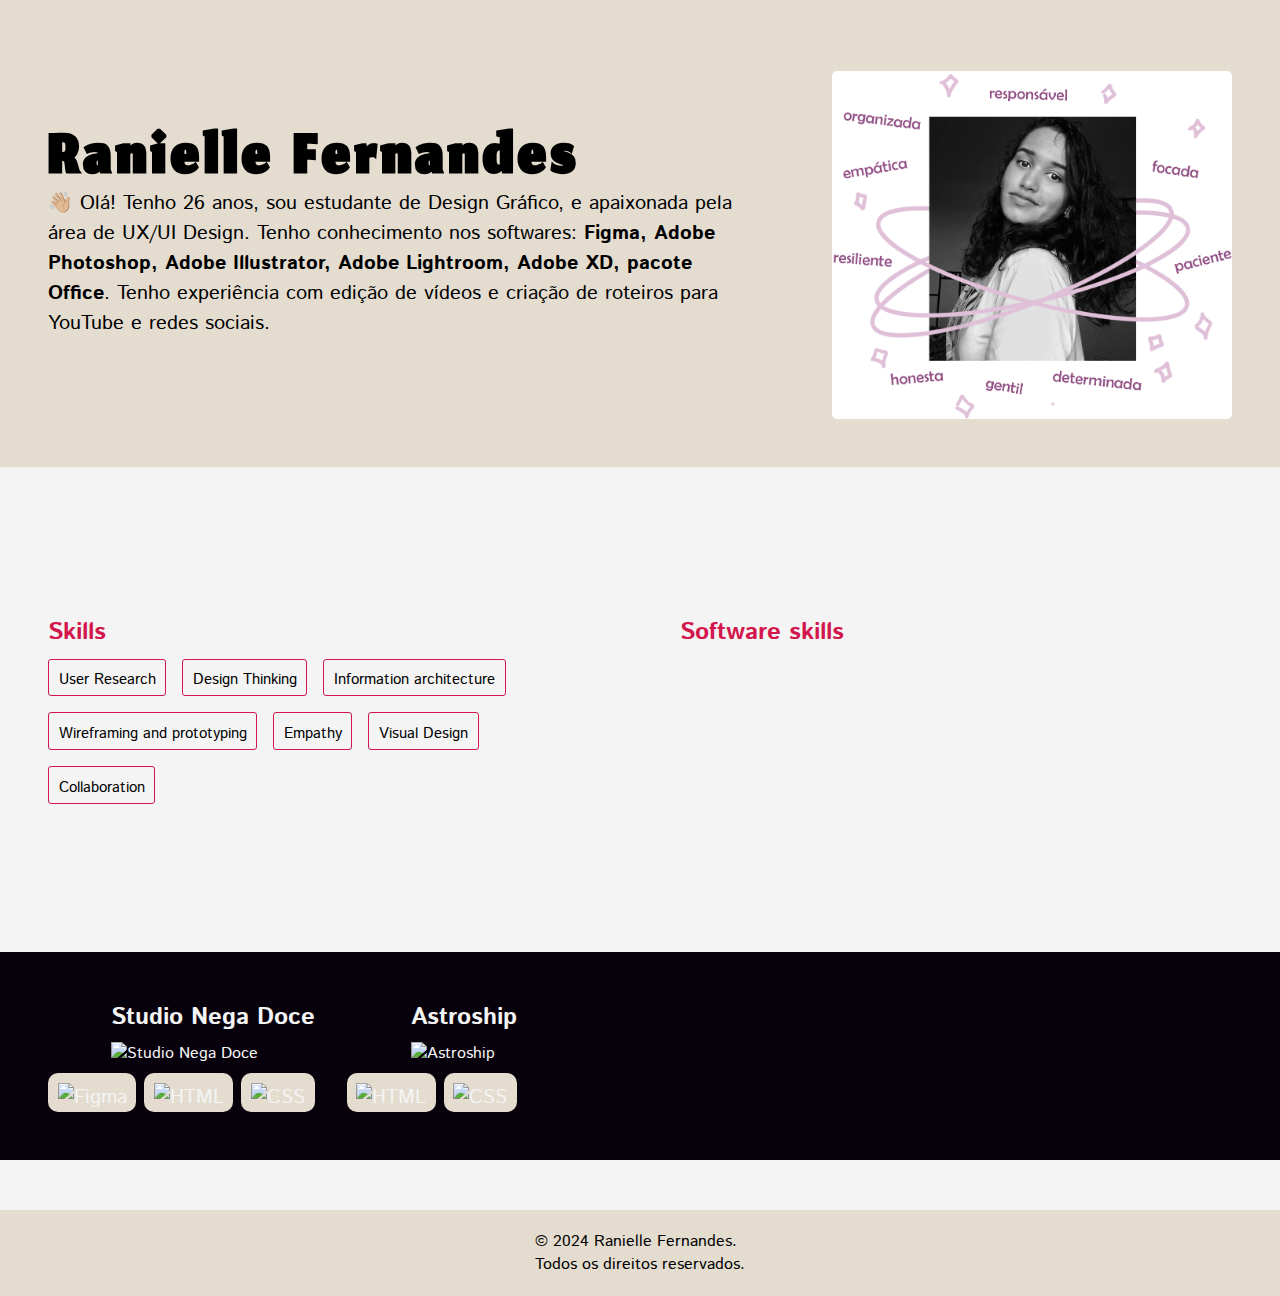
==== commit 33e445fc: "change content images" ====
--- a/index.html
+++ b/index.html
@@ -112,17 +112,40 @@
                 </div>
             </section>
             <section id="projects">
-                <div>
-                    <h3>
-                        Studio Nega Doce
-                    </h3>
-                    <a href="https://studionegadoce.com/" target="_blank" id="studio-nega-doce"></a>
+                <div class="project-card">
+                    <div class="project-content">
+                        <h3>Studio Nega Doce</h3>
+                        <div class="img-container">
+                            <img src="./src/assets/Captura de tela de 2024-05-18 11-13-35.png" alt="Studio Nega Doce" />
+                            <div class="overlay">
+                                <p>Veja mais sobre este projeto.</p>
+                                <button onclick="window.location.href='https://studionegadoce.com/'">Saiba mais</button>
+                            </div>
+                        </div>
+                    </div>
+                    <ul class="project-tools">
+                        <li><img src="./src/assets/figma-logo.svg" alt="Figma" /></li>
+                        <li><img src="./src/assets/html-logo.svg" alt="HTML" /></li>
+                        <li><img src="./src/assets/css-logo.svg" alt="CSS" /></li>
+                    </ul>
                 </div>
-                <div>
-                    <h3>
-                        Astroship
-                    </h3>
-                    <a href="https://github.com/raniellefernandes/astro-ship" target="_blank" id="astro-ship" </a>
+                <div class="project-card">
+                    <div class="project-content">
+                        <h3>Astroship</h3>
+                        <div class="img-container">
+                            <img src="./src/assets/Captura de tela de 2024-04-04 10-46-53.png" alt="Astroship" />
+                            <div class="overlay">
+                                <p>Veja mais sobre este projeto.</p>
+                                <button
+                                    onclick="window.location.href='https://raniellefernandes.github.io/astro-ship/'">Saiba
+                                    mais</button>
+                            </div>
+                        </div>
+                    </div>
+                    <ul class="project-tools">
+                        <li><img src="./src/assets/html-logo.svg" alt="HTML" /></li>
+                        <li><img src="./src/assets/css-logo.svg" alt="CSS" /></li>
+                    </ul>
                 </div>
             </section>
         </main>
--- a/src/css/style.css
+++ b/src/css/style.css
@@ -139,14 +139,13 @@
 .section-title {
     font-size: 2rem;
     text-align: center;
-
-    margin-top: 50px;
 }
 
 .skills {
     display: flex;
     gap: 5rem;
     padding: 3rem;
+    margin: 6.25rem 0;
 }
 
 .skills h3 {
@@ -180,36 +179,101 @@
 }
 
 #projects {
+    background-color: var(--secondary-color);
+    color: #f4f4f4;
+
     padding: 3rem;
-}
-
-#projects a {
+    display: flex;
+    gap: 2rem;
+    flex-wrap: wrap;
+}
+
+#projects .project-card h3 {
+    font-size: 1.5rem;
+
+    margin-bottom: .5rem;
+}
+
+#projects .project-card {
+    display: flex;
+    flex-direction: column;
+    align-items: flex-end;
+    gap: .5rem;
+}
+
+.project-card {
     position: relative;
+    overflow: hidden;
+}
+
+.img-container {
+    position: relative;
+}
+
+.img-container img {
     display: block;
-    height: 900px;
-    background-size: contain;
-    background-repeat: no-repeat;
+    width: 100%;
+    height: auto;
+}
+
+.overlay {
+    position: absolute;
+    top: 0;
+    left: 0;
+    width: 100%;
+    height: 100%;
+    background-color: rgba(0, 0, 0, 0.6);
     color: white;
-    text-align: center;
-}
-
-#projects a:hover::before {
-    content: "Clique para ver mais";
-    position: absolute;
-    top: 50%;
-    left: 50%;
-    transform: translate(-50%, -50%);
-    background-color: rgba(0, 0, 0, 0.5);
+    display: flex;
+    flex-direction: column;
+    justify-content: center;
+    align-items: center;
+    opacity: 0;
+    transition: opacity 0.3s ease;
+}
+
+.img-container:hover .overlay {
+    opacity: 1;
+}
+
+.overlay p {
+    margin-bottom: 10px;
+    font-size: 1.2em;
+}
+
+.overlay button {
+    background-color: #ff9800;
+    border: none;
     padding: 10px 20px;
-    border-radius: 5px;
-}
-
-#studio-nega-doce {
-    background-image: url('../assets/Captura de tela de 2024-05-18 11-13-35.png');
-}
-
-#astro-ship {
-    background-image: url('../assets/Captura de tela de 2024-04-04 10-46-53.png');
+    color: white;
+    cursor: pointer;
+    font-size: 1em;
+}
+
+.overlay button:hover {
+    background-color: #e68900;
+}
+
+#projects .project-tools {
+    display: flex;
+    align-items: center;
+    gap: .5rem;
+}
+
+#projects .project-tools span {
+    font-size: 0.85rem;
+    text-transform: uppercase;
+}
+
+#projects .project-tools img {
+    width: 20px;
+}
+
+#projects .project-tools li {
+    background-color: #E3DCCF;
+    border-radius: 10px;
+
+    padding: .6rem .6rem 0 .6rem;
 }
 
 footer {
@@ -233,58 +297,6 @@
     font-size: 1.3rem;
 }
 
-/* Project */
-
-.project {
-    display: flex;
-    flex-direction: column;
-    align-items: center;
-    gap: 8px;
-}
-
-.project .title {
-    text-align: center;
-
-    width: 50%;
-}
-
-.project .title h2 {
-    font-size: 2rem;
-}
-
-.project .title p {
-    font-size: 1.25rem;
-    font-weight: 300;
-}
-
-.tags {
-    display: flex;
-    gap: 5px;
-}
-
-.tags span {
-    border: 1px solid #c9a5c9;
-    border-radius: 20px;
-    color: #c9a5c9;
-    font-size: 0.85rem;
-
-    padding: 5px;
-}
-
-.project .images {
-    display: flex;
-    justify-content: center;
-    flex-wrap: wrap;
-    gap: 20px;
-    margin-top: 30px;
-}
-
-.project .images img {
-    border-radius: 10px;
-
-    width: 500px;
-}
-
 @media(max-width: 1215px) {
     main .arrow {
         margin-top: 50px;
@@ -293,6 +305,7 @@
     main .hero {
         flex-direction: column;
         align-items: center;
+        padding-top: 4rem;
     }
 
     main .about p {
@@ -311,45 +324,24 @@
 }
 
 @media (max-width: 774px) {
+    .skills {
+        flex-direction: column;
+        align-items: center;
+    }
+
     footer {
         flex-direction: column;
         text-align: center;
     }
-
-    .project .images img {
-        width: 430px;
-    }
-
-    #larger-image img {
-        height: auto;
-        width: 100%;
-    }
-
-    #landpage {
-        width: 80%;
-    }
-
-    .principal {
-        margin-bottom: 0;
-    }
 }
 
 @media (max-width: 470px) {
-    /* header {
-        flex-direction: column;
-        align-items: center;
-        gap: 20px;
-    } */
-
     main .hero img {
         width: 90vw;
     }
 
-    .project .images img {
-        width: 290px;
-    }
-
-    .project .title {
-        width: 90%;
+    .skills,
+    #projects {
+        padding: 1rem;
     }
 }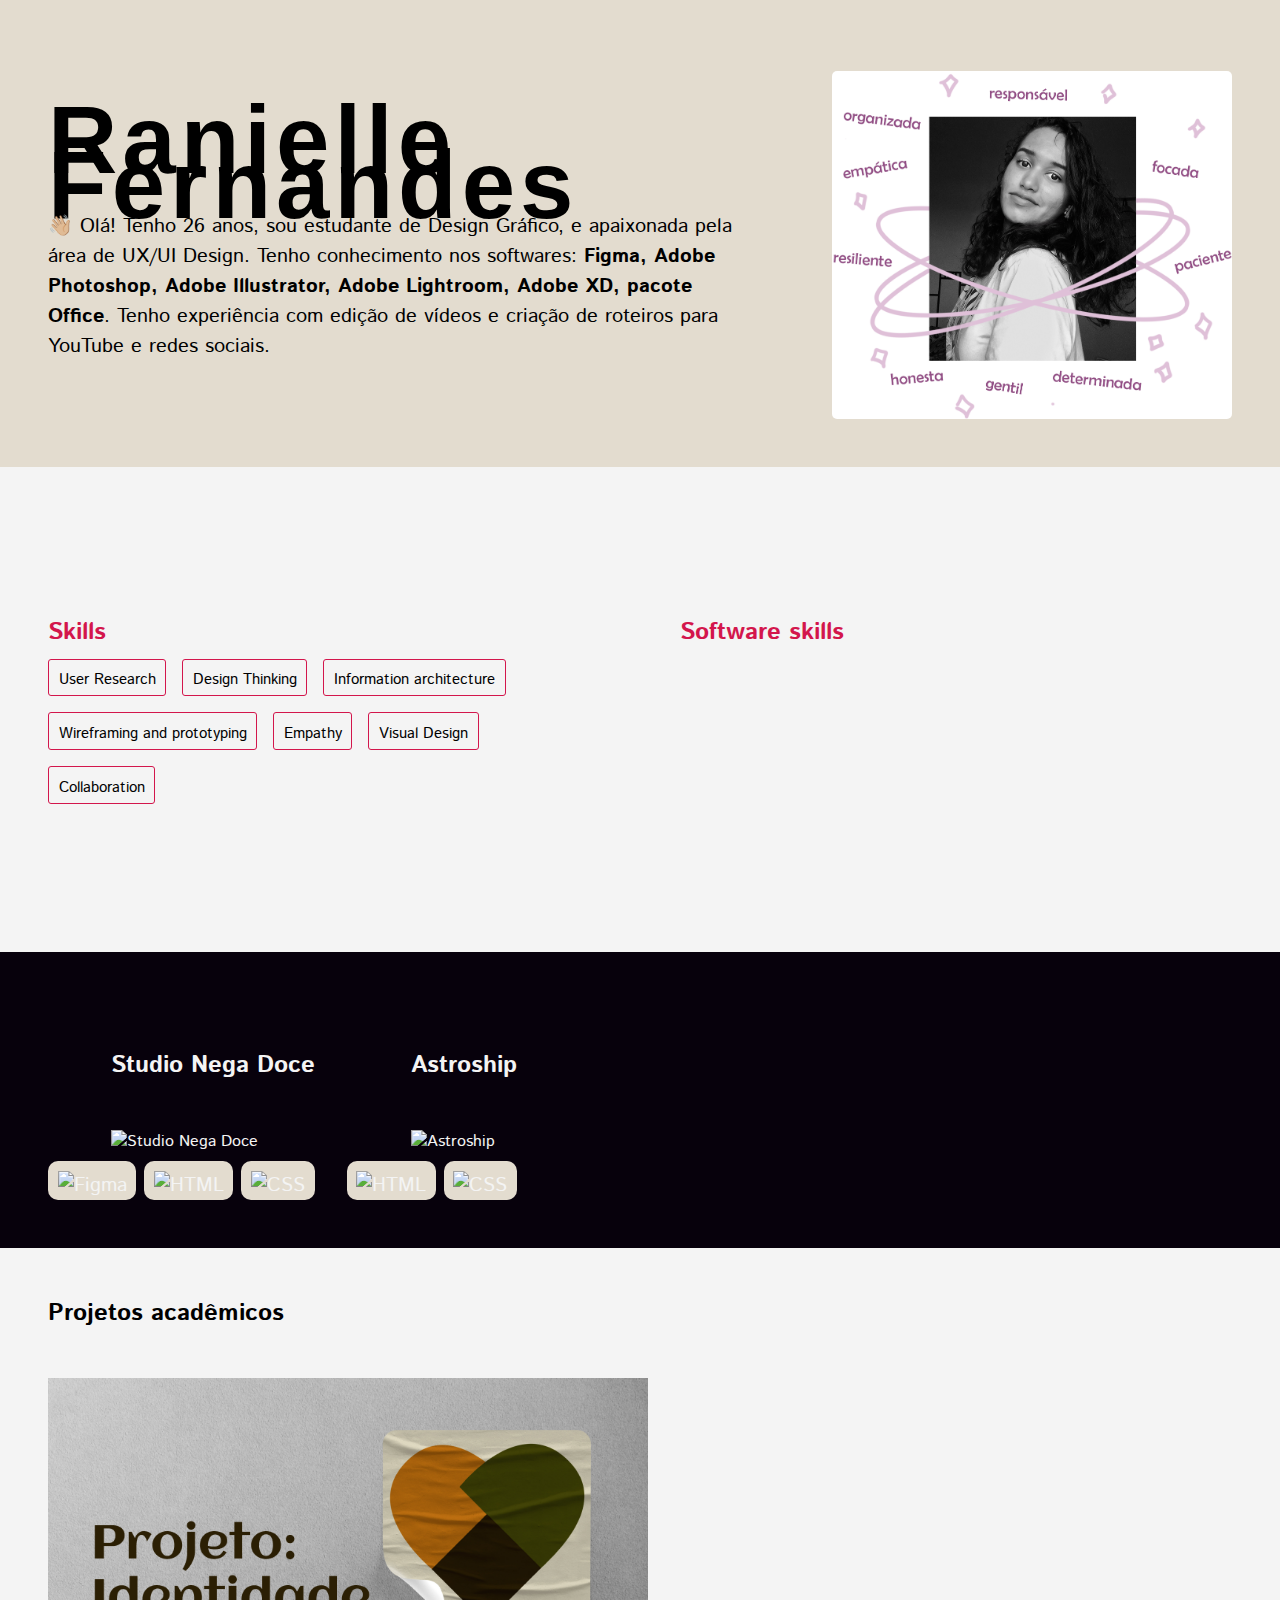
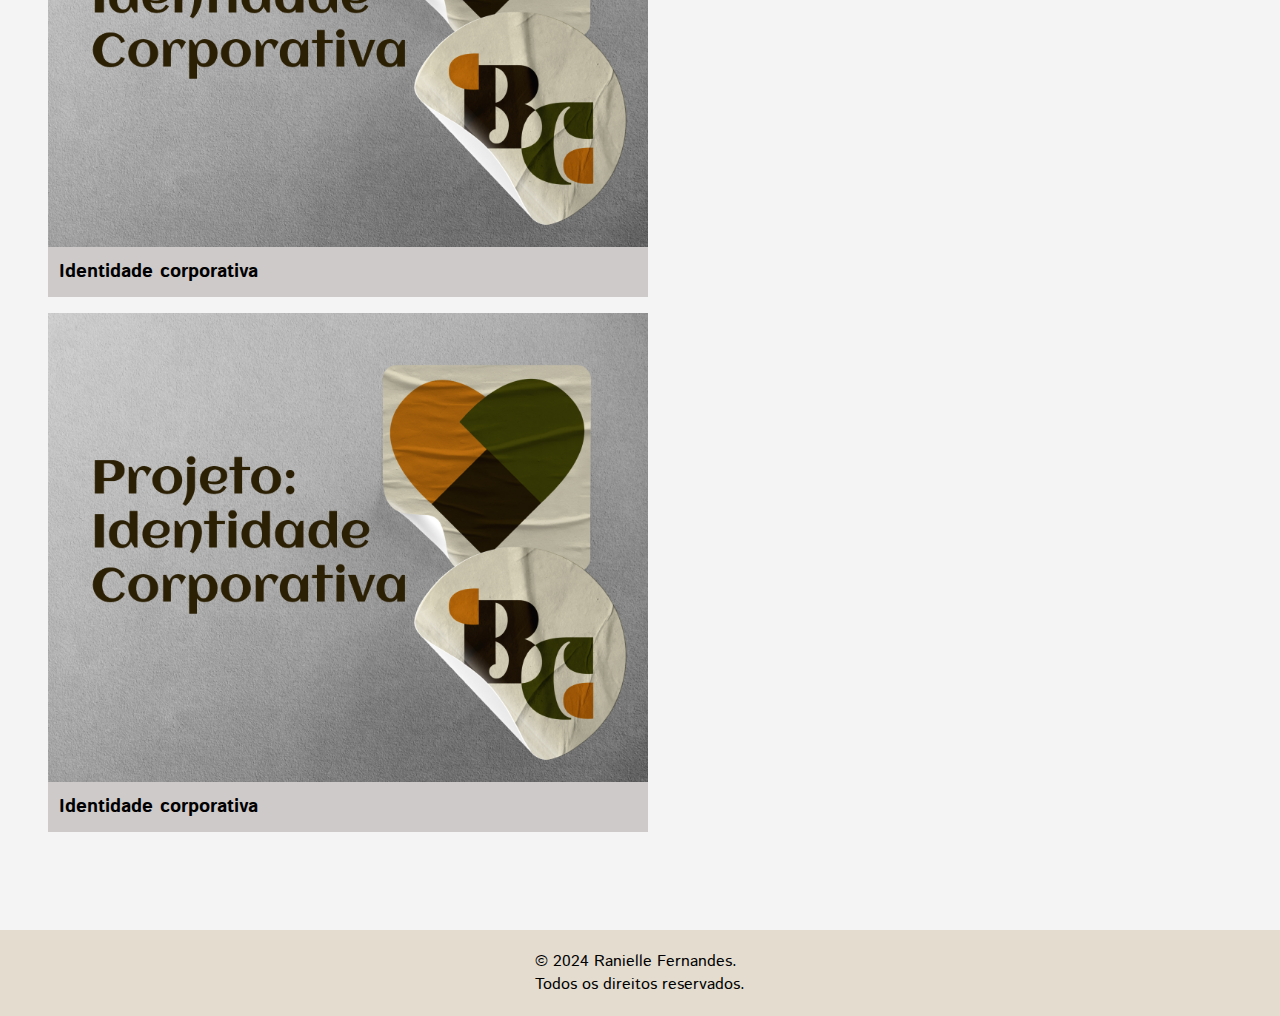
==== commit 79a4265b: "positioning settings" ====
--- a/index.html
+++ b/index.html
@@ -14,7 +14,7 @@
     <link rel="icon" type="image/png" href="/src/assets/logo-ranielle-fernandes.png" />
     <script src="https://unpkg.com/@phosphor-icons/web"></script>
 
-    <title>Ranielle Fernandes | Designer Gráfico</title>
+    <title>Ranielle Fernandes | Designer Gráfico @font-face</title>
 </head>
 
 <body>
@@ -114,11 +114,10 @@
             <section id="projects">
                 <div class="project-card">
                     <div class="project-content">
-                        <h3>Studio Nega Doce</h3>
+                        <h2>Studio Nega Doce</h2>
                         <div class="img-container">
                             <img src="./src/assets/Captura de tela de 2024-05-18 11-13-35.png" alt="Studio Nega Doce" />
                             <div class="overlay">
-                                <p>Veja mais sobre este projeto.</p>
                                 <button onclick="window.location.href='https://studionegadoce.com/'">Saiba mais</button>
                             </div>
                         </div>
@@ -131,11 +130,10 @@
                 </div>
                 <div class="project-card">
                     <div class="project-content">
-                        <h3>Astroship</h3>
+                        <h2>Astroship</h2>
                         <div class="img-container">
                             <img src="./src/assets/Captura de tela de 2024-04-04 10-46-53.png" alt="Astroship" />
                             <div class="overlay">
-                                <p>Veja mais sobre este projeto.</p>
                                 <button
                                     onclick="window.location.href='https://raniellefernandes.github.io/astro-ship/'">Saiba
                                     mais</button>
@@ -146,6 +144,35 @@
                         <li><img src="./src/assets/html-logo.svg" alt="HTML" /></li>
                         <li><img src="./src/assets/css-logo.svg" alt="CSS" /></li>
                     </ul>
+                </div>
+            </section>
+            <section id="academic-projects">
+                <h2>Projetos acadêmicos</h2>
+                <div class="academic-projects-content">
+                    <div class="project-card">
+                        <div class="project-content">
+                            <div class="img-container">
+                                <img src="./src/assets/Identidade Corporativa/Capa.png" alt="Studio Nega Doce" />
+                                <div class="overlay">
+                                    <button onclick="window.location.href='https://studionegadoce.com/'">Saiba
+                                        mais</button>
+                                </div>
+                            </div>
+                            <h3>Identidade corporativa</h3>
+                        </div>
+                    </div>
+                    <div class="project-card">
+                        <div class="project-content">
+                            <div class="img-container">
+                                <img src="./src/assets/Identidade Corporativa/Capa.png" alt="Studio Nega Doce" />
+                                <div class="overlay">
+                                    <button onclick="window.location.href='https://studionegadoce.com/'">Saiba
+                                        mais</button>
+                                </div>
+                            </div>
+                            <h3>Identidade corporativa</h3>
+                        </div>
+                    </div>
                 </div>
             </section>
         </main>
--- a/src/css/style.css
+++ b/src/css/style.css
@@ -15,6 +15,13 @@
     scroll-behavior: smooth;
 }
 
+@font-face {
+    font-family: 'Waffle Mango Regular';
+    font-style: normal;
+    font-weight: normal;
+    src: local('Waffle Mango Regular'), url('fonts/Waffle Mango.woff') format('woff');
+}
+
 body {
     background-color: #f4f4f4;
     font-family: "Istok Web", sans-serif;
@@ -35,6 +42,10 @@
     font-size: 1.25rem;
 }
 
+h2 {
+    padding: 3rem 0;
+}
+
 header {
     background-color: var(--bg-color);
 
@@ -55,7 +66,7 @@
 
 main .about h1 {
     font-size: 6rem;
-    font-family: "Jomhuria", serif;
+    font-family: 'Waffle Mango Regular', sans-serif;
     letter-spacing: 5px;
     line-height: 45px;
     margin-bottom: 5px;
@@ -129,7 +140,6 @@
     transform: translateY(2px);
 }
 
-
 main .hero img {
     border-radius: 5px;
 
@@ -188,12 +198,6 @@
     flex-wrap: wrap;
 }
 
-#projects .project-card h3 {
-    font-size: 1.5rem;
-
-    margin-bottom: .5rem;
-}
-
 #projects .project-card {
     display: flex;
     flex-direction: column;
@@ -206,7 +210,7 @@
     overflow: hidden;
 }
 
-.img-container {
+#projects .img-container {
     position: relative;
 }
 
@@ -242,16 +246,17 @@
 }
 
 .overlay button {
-    background-color: #ff9800;
+    background-color: #FFBA3C;
     border: none;
     padding: 10px 20px;
-    color: white;
+    color: #000000;
     cursor: pointer;
     font-size: 1em;
 }
 
 .overlay button:hover {
-    background-color: #e68900;
+    background-color: #ffcb6b;
+    color: #000000
 }
 
 #projects .project-tools {
@@ -274,6 +279,31 @@
     border-radius: 10px;
 
     padding: .6rem .6rem 0 .6rem;
+}
+
+#academic-projects {
+    display: flex;
+    flex-direction: column;
+    padding: 0 3rem 3rem 3rem;
+}
+
+.academic-projects-content {
+    display: flex;
+    flex-wrap: wrap;
+    gap: 1rem;
+}
+
+.academic-projects-content .img-container {
+    width: 600px;
+}
+
+.academic-projects-content img {
+    width: 100%;
+}
+
+.academic-projects-content .project-card h3 {
+    background-color: #cecaca;
+    padding: 0.7rem;
 }
 
 footer {
@@ -329,6 +359,15 @@
         align-items: center;
     }
 
+    .academic-projects-content {
+        justify-content: center;
+    }
+
+    .academic-projects-content .project-card,
+    .academic-projects-content img {
+        width: 300px;
+    }
+
     footer {
         flex-direction: column;
         text-align: center;
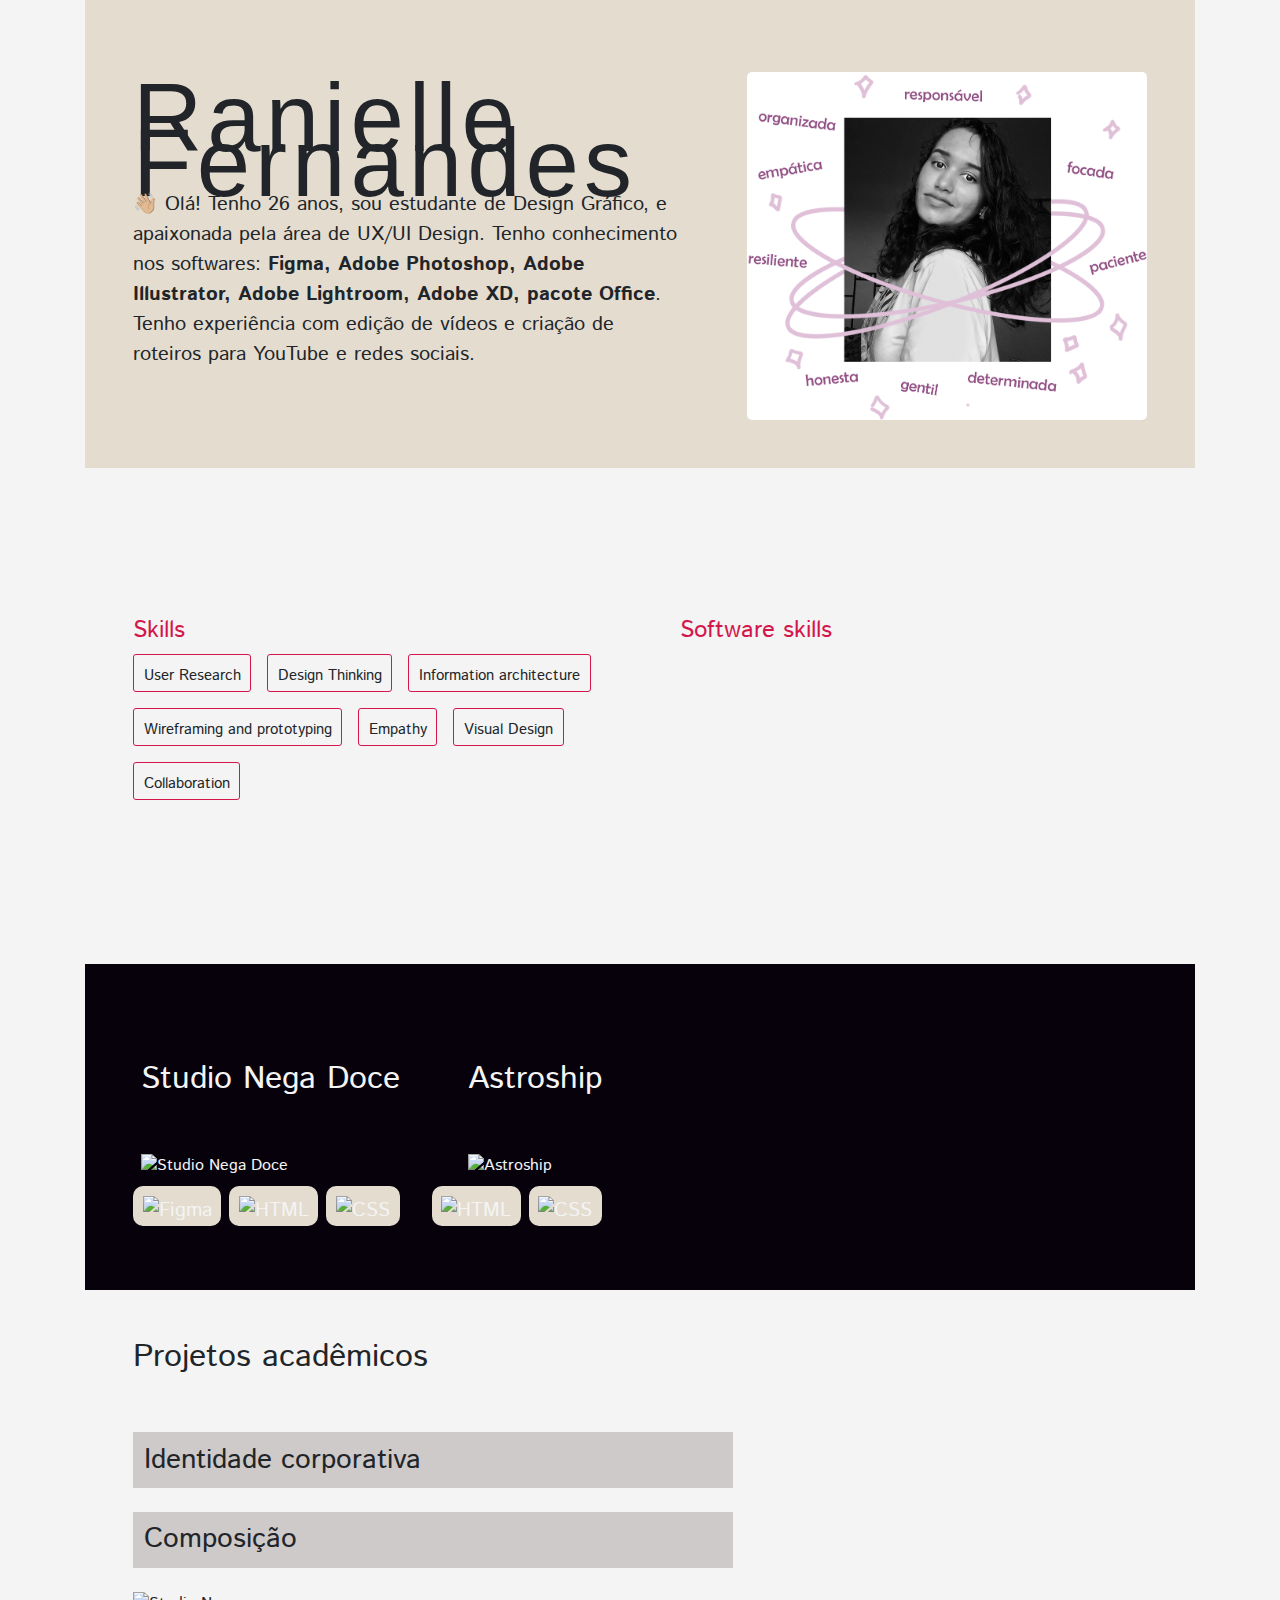
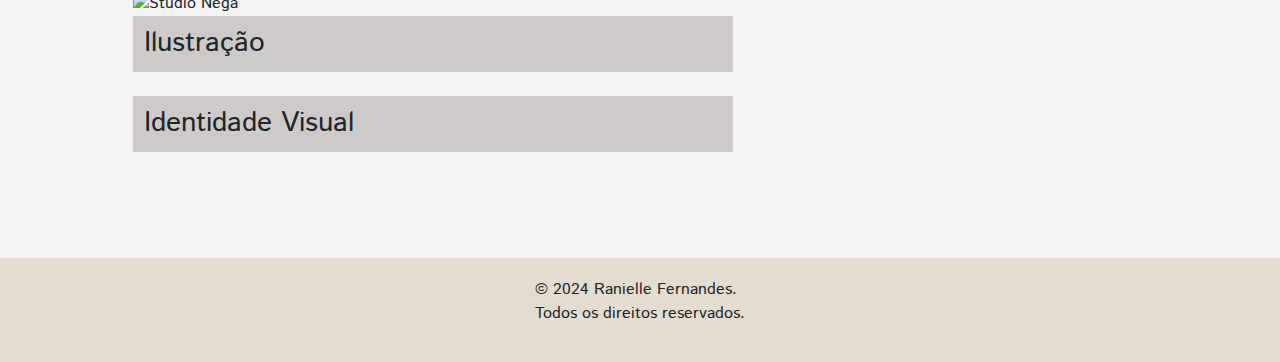
==== commit 68bf5dfb: "conteúdo modal" ====
--- a/index.html
+++ b/index.html
@@ -10,11 +10,12 @@
     <link
         href="https://fonts.googleapis.com/css2?family=Istok+Web:ital,wght@0,400;0,700;1,400;1,700&family=Jomhuria&family=Poppins:ital,wght@0,100;0,200;0,300;0,400;0,500;0,600;0,700;0,800;0,900;1,100;1,200;1,300;1,400;1,500;1,600;1,700;1,800;1,900&display=swap"
         rel="stylesheet">
+    <link rel="icon" type="image/png" href="/src/assets/logo-ranielle-fernandes.png" />
+    <link href="https://stackpath.bootstrapcdn.com/bootstrap/4.5.2/css/bootstrap.min.css" rel="stylesheet">
     <link rel="stylesheet" href="./src/css/style.css">
-    <link rel="icon" type="image/png" href="/src/assets/logo-ranielle-fernandes.png" />
     <script src="https://unpkg.com/@phosphor-icons/web"></script>
 
-    <title>Ranielle Fernandes | Designer Gráfico @font-face</title>
+    <title>Ranielle Fernandes | Designer Gráfico</title>
 </head>
 
 <body>
@@ -152,10 +153,9 @@
                     <div class="project-card">
                         <div class="project-content">
                             <div class="img-container">
-                                <img src="./src/assets/Identidade Corporativa/Capa.png" alt="Studio Nega Doce" />
+                                <img src="./src/assets/identidade-corporativa/ic-capa.png" alt="" />
                                 <div class="overlay">
-                                    <button onclick="window.location.href='https://studionegadoce.com/'">Saiba
-                                        mais</button>
+                                    <button data-toggle="modal" data-target="#projectModal1">Saiba mais</button>
                                 </div>
                             </div>
                             <h3>Identidade corporativa</h3>
@@ -164,17 +164,132 @@
                     <div class="project-card">
                         <div class="project-content">
                             <div class="img-container">
-                                <img src="./src/assets/Identidade Corporativa/Capa.png" alt="Studio Nega Doce" />
+                                <img src="./src/assets/projeto-composição/c-1.png" alt="" />
                                 <div class="overlay">
-                                    <button onclick="window.location.href='https://studionegadoce.com/'">Saiba
-                                        mais</button>
+                                    <button data-toggle="modal" data-target="#projectModal2">Saiba mais</button>
                                 </div>
                             </div>
-                            <h3>Identidade corporativa</h3>
+                            <h3>Composição</h3>
+                        </div>
+                    </div>
+                    <div class="project-card">
+                        <div class="project-content">
+                            <div class="img-container">
+                                <img src="./src/assets/projeto-ilustração/ilustração-1.png" alt="Studio Nega" />
+                                <div class="overlay">
+                                    <button data-toggle="modal" data-target="#projectModal3">Saiba mais</button>
+                                </div>
+                            </div>
+                            <h3>Ilustração</h3>
+                        </div>
+                    </div>
+                    <div class="project-card">
+                        <div class="project-content">
+                            <div class="img-container">
+                                <img src="./src/assets/projeto-vans/vans-1.png" alt="" />
+                                <div class="overlay">
+                                    <button data-toggle="modal" data-target="#projectModal4">Saiba mais</button>
+                                </div>
+                            </div>
+                            <h3>Identidade Visual</h3>
                         </div>
                     </div>
                 </div>
             </section>
+
+            <!-- Modal 1 -->
+            <div class="modal fade" id="projectModal1" tabindex="-1" aria-labelledby="projectModalLabel1"
+                aria-hidden="true">
+                <div class="modal-dialog modal-lg">
+                    <div class="modal-content">
+                        <div class="modal-header">
+                            <h5 class="modal-title" id="projectModalLabel1">Identidade corporativa</h5>
+                            <button type="button" class="close" data-dismiss="modal" aria-label="Close">
+                                <span aria-hidden="true">&times;</span>
+                            </button>
+                        </div>
+                        <div class="modal-body">
+                            <img src="./src/assets/identidade-corporativa/ic-1.png" alt=""
+                                class="img-fluid">
+                            <img src="./src/assets/identidade-corporativa/ic-2.png" alt="" class="img-fluid">
+                            <img src="./src/assets/identidade-corporativa/ic-3.png" alt="" class="img-fluid">
+                            <img src="./src/assets/identidade-corporativa/ic-4.png" alt="" class="img-fluid">
+                            <img src="./src/assets/identidade-corporativa/ic-5.png" alt="" class="img-fluid">
+                            <img src="./src/assets/identidade-corporativa/ic-6.png" alt="" class="img-fluid">
+                            <img src="./src/assets/identidade-corporativa/ic-7.png" alt="" class="img-fluid">
+                        </div>
+                    </div>
+                </div>
+            </div>
+
+            <!-- Modal 2 -->
+            <div class="modal fade" id="projectModal2" tabindex="-1" aria-labelledby="projectModalLabel2"
+                aria-hidden="true">
+                <div class="modal-dialog modal-lg">
+                    <div class="modal-content">
+                        <div class="modal-header">
+                            <h5 class="modal-title" id="projectModalLabel2">Composição</h5>
+                            <button type="button" class="close" data-dismiss="modal" aria-label="Close">
+                                <span aria-hidden="true">&times;</span>
+                            </button>
+                        </div>
+                        <div class="modal-body">
+                            <img src="./src/assets/projeto-composição/c-1.png" alt="" class="img-fluid">
+                            <img src="./src/assets/projeto-composição/c-2.png" alt="" class="img-fluid">
+                            <img src="./src/assets/projeto-composição/c-3.png" alt="" class="img-fluid">
+                            <img src="./src/assets/projeto-composição/c-4.png" alt="" class="img-fluid">
+                            <img src="./src/assets/projeto-composição/c-5.png" alt="" class="img-fluid">
+                            <img src="./src/assets/projeto-composição/c-6.png" alt="" class="img-fluid">
+                            <img src="./src/assets/projeto-composição/c-7.png" alt="" class="img-fluid">
+                        </div>
+                    </div>
+                </div>
+            </div>
+
+            <!-- Modal 3 -->
+            <div class="modal fade" id="projectModal3" tabindex="-1" aria-labelledby="projectModalLabel3"
+                aria-hidden="true">
+                <div class="modal-dialog modal-lg">
+                    <div class="modal-content">
+                        <div class="modal-header">
+                            <h5 class="modal-title" id="projectModalLabel3">Illustração</h5>
+                            <button type="button" class="close" data-dismiss="modal" aria-label="Close">
+                                <span aria-hidden="true">&times;</span>
+                            </button>
+                        </div>
+                        <div class="modal-body">
+                            <img src="./src/assets/projeto-ilustração/ilustração-1.png" alt="" class="img-fluid">
+                            <img src="./src/assets/projeto-ilustração/ilustração-2.png" alt="" class="img-fluid">
+                            <img src="./src/assets/projeto-ilustração/ilustração-3.png" alt="" class="img-fluid">
+                            <img src="./src/assets/projeto-ilustração/ilustração-4.png" alt="" class="img-fluid">
+                            <img src="./src/assets/projeto-ilustração/ilustração-5.png" alt="" class="img-fluid">
+                        </div>
+                    </div>
+                </div>
+            </div>
+
+            <!-- Modal 4 -->
+            <div class="modal fade" id="projectModal4" tabindex="-1" aria-labelledby="projectModalLabel4"
+                aria-hidden="true">
+                <div class="modal-dialog modal-lg">
+                    <div class="modal-content">
+                        <div class="modal-header">
+                            <h5 class="modal-title" id="projectModalLabel4">Identidade Visual</h5>
+                            <button type="button" class="close" data-dismiss="modal" aria-label="Close">
+                                <span aria-hidden="true">&times;</span>
+                            </button>
+                        </div>
+                        <div class="modal-body">
+                            <img src="./src/assets/projeto-vans/vans-1.png" alt="" class="img-fluid">
+                            <img src="./src/assets/projeto-vans/vans-2.png" alt="" class="img-fluid">
+                            <img src="./src/assets/projeto-vans/vans-3.png" alt="" class="img-fluid">
+                            <img src="./src/assets/projeto-vans/vans-4.png" alt="" class="img-fluid">
+                            <img src="./src/assets/projeto-vans/vans-5.png" alt="" class="img-fluid">
+                            <img src="./src/assets/projeto-vans/vans-6.png" alt="" class="img-fluid">
+                        </div>
+                    </div>
+                </div>
+            </div>
         </main>
     </div>
     <footer>
@@ -184,6 +299,10 @@
             Todos os direitos reservados.
         </p>
     </footer>
+
+    <script src="https://code.jquery.com/jquery-3.5.1.slim.min.js"></script>
+    <script src="https://cdn.jsdelivr.net/npm/@popperjs/core@2.9.2/dist/umd/popper.min.js"></script>
+    <script src="https://stackpath.bootstrapcdn.com/bootstrap/4.5.2/js/bootstrap.min.js"></script>
 </body>
 
 </html>